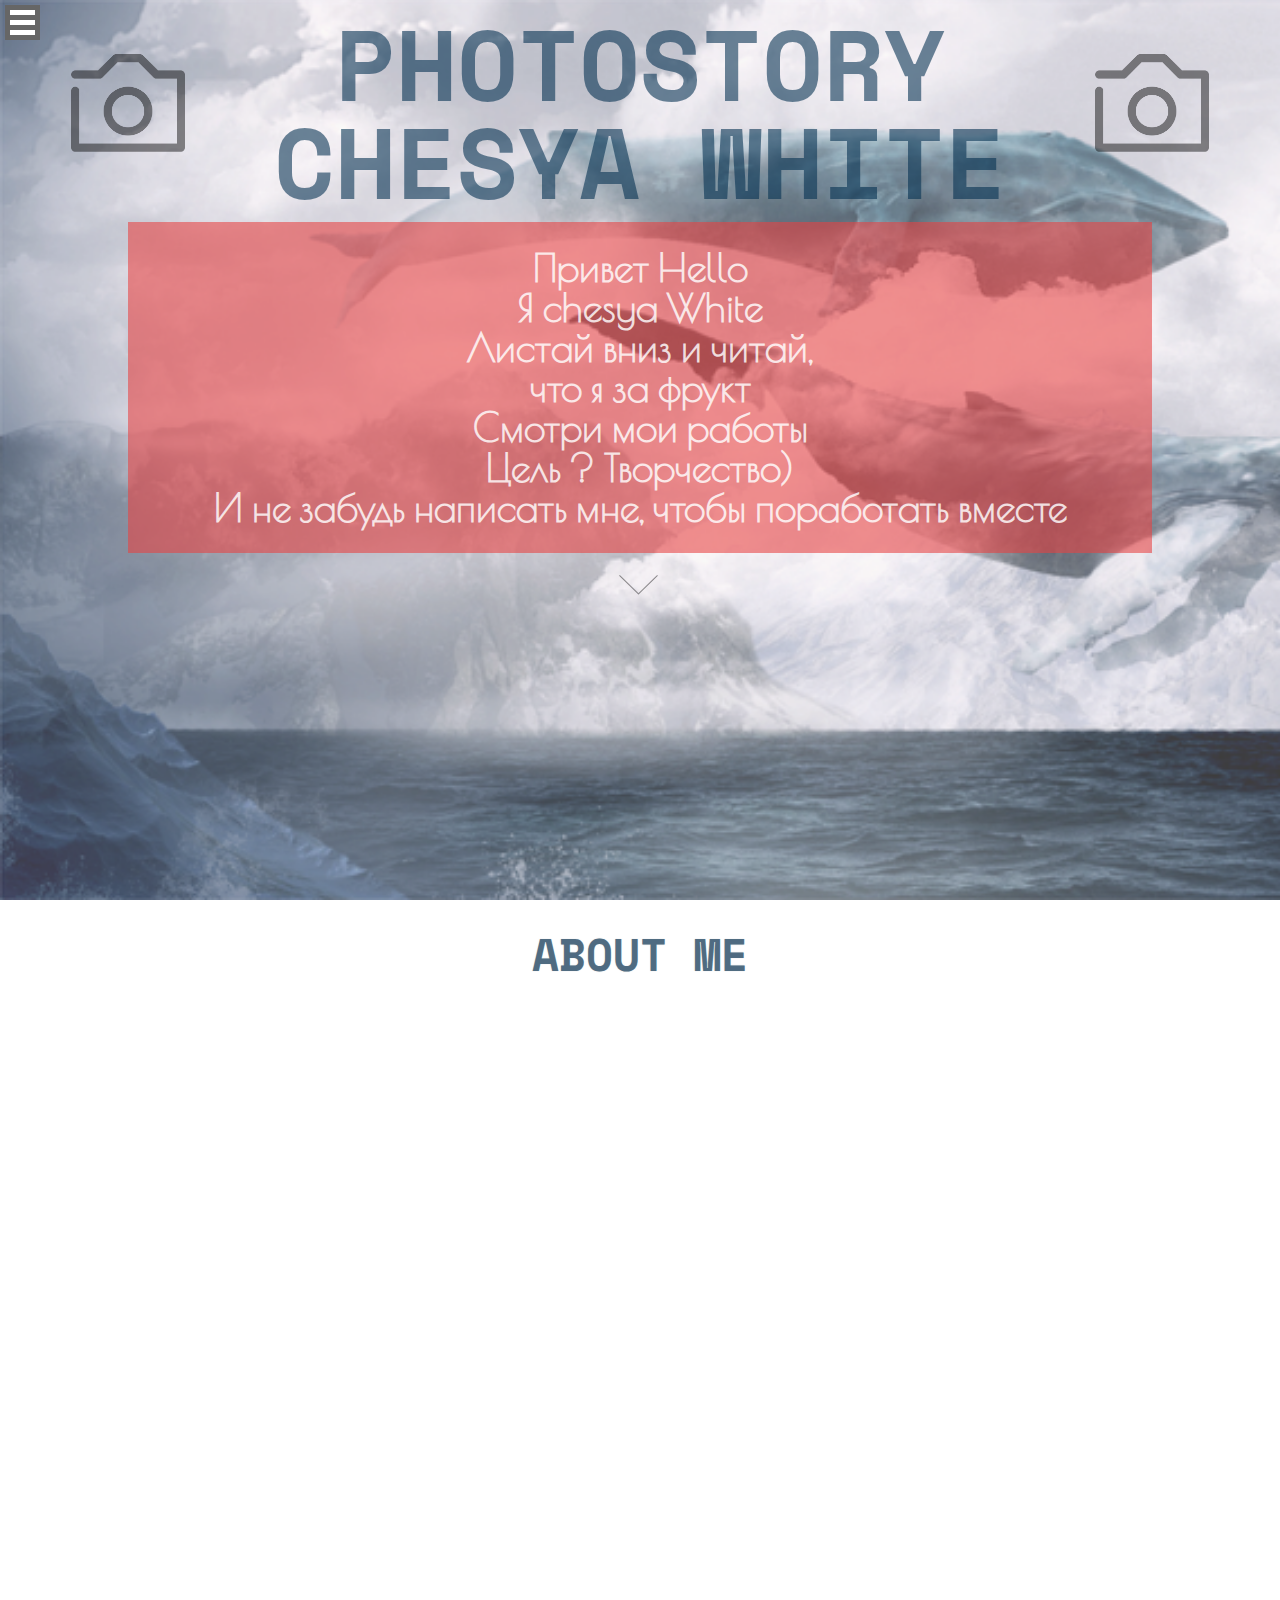
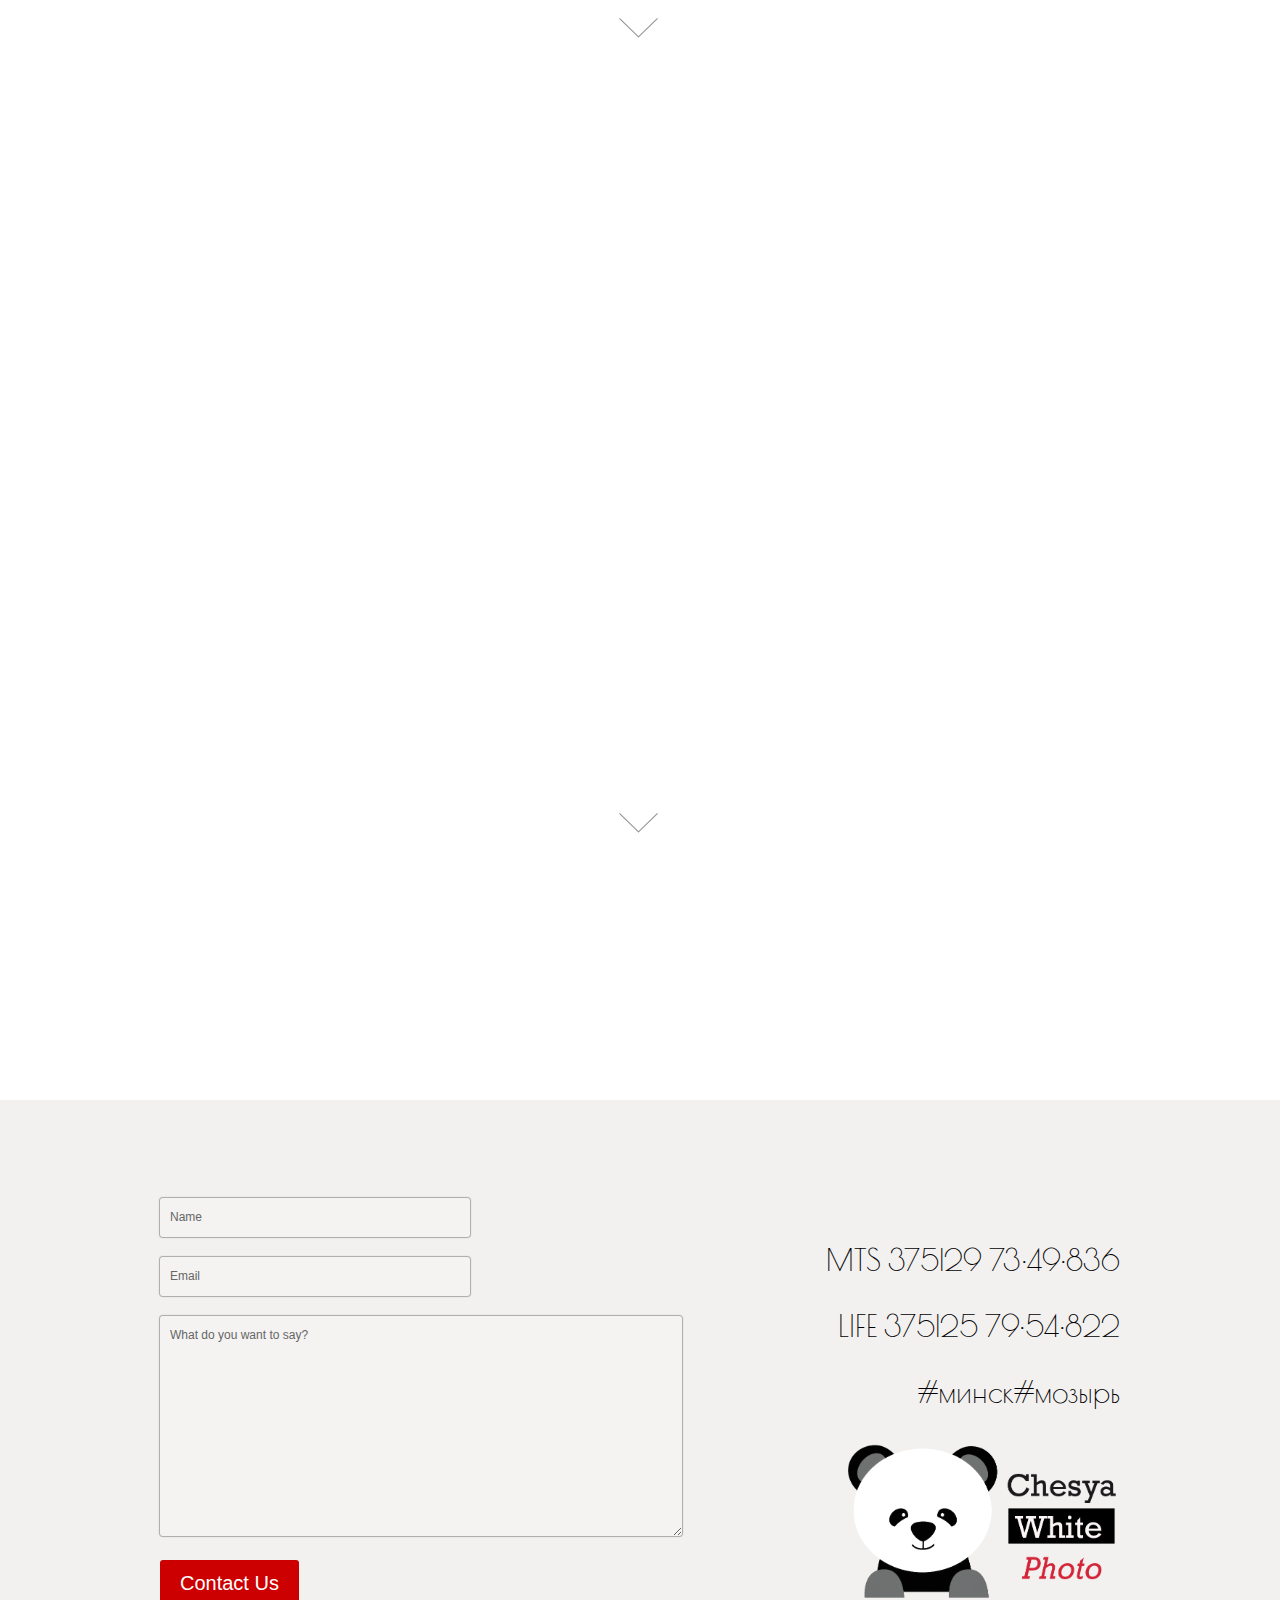
==== index.html @ 9508465d "initial commit" ====
<!DOCTYPE HTML >
<html lang="en">

<head>
  <title>C.W</title>

  <meta charset="utf-8" 	>
  <meta name="viewport" content="width=device-width,initial-scale=1.0">
  <script src="http://ajax.googleapis.com/ajax/libs/jquery/1.7.1/jquery.min.js"></script>
	<script type="text/javascript" src="js/jquery-1.4.2.min.js"></script>
	<script src="js/cufon-yui.js" type="text/javascript"></script>
	<script src="js/Wook_Bold.font.js" type="text/javascript"></script>
	<script src="js/Wook_Regular.font.js" type="text/javascript"></script>
  <link href="https://fonts.googleapis.com/css?family=Poiret+One" rel="stylesheet">
  <link href="https://fonts.googleapis.com/css?family=Space+Mono" rel="stylesheet">
	<link rel="stylesheet" type="text/css" href="styles/reset.css">
	<link rel="stylesheet" type="text/css" href="styles/jquery.fancybox-1.3.1.css" media="screen">
	<link rel="stylesheet" type="text/css" href="styles/base.css">
	<link rel="stylesheet" type="text/css" href="styles/dark.css">
  <link rel="stylesheet" type="text/css" href="styles/scroll.css">
  <link rel="stylesheet" type="text/css" href="styles/animate.css">
  <link rel="stylesheet" type="text/css" href="styles/media.css">
	<link href="images/favicon.ico" rel="shortcut icon" type="image/x-icon" />
  <style>
  .wow:first-child {
    visibility: hidden;
  }
  </style>
</head>

<body>
  <header id="header">

    <div class="camera bounceInDown wow">
      <a class="camerafoto"></a>
    </div>

    <div id="title" class=" wow bounce" >
      <a >PHOTOSTORY</a><br>
      <a  >CHESYA WHITE</a><br>
    </div>

    <div class="camera bounceInUp wow">
      <a class="camerafoto"></a>
    </div>

    <div class="photostory wow rotateInUpRight" >
        <p> Привет Hello <br>
          Я chesya White  <br>
          Листай вниз и читай,<br>
          что я за фрукт<br>
          Смотри мои работы <br>
          Цель ? Творчество)<br>
          И не забудь написать мне, чтобы поработать вместе
        </p>
    </div>

    <div id="scroll">
      <a class="scroll" href="#about" > </a>
    </div>

  </header><!-- #zero -->

  <input type="checkbox" id="hmt" class="hidden-menu-ticker">
    <label class="btn-menu" for="hmt">
      <span class="first"></span>
      <span class="second"></span>
      <span class="third"></span>
    </label>
    <ul class="hidden-menu">
      <li><a href="#header">Home</a></li>
      <li><a href="#about">About Me</a></li>
      <li><a href="#photostory">Photostory</a></li>
      <li><a href="#footer">Contact</a></li>
    </ul>

  <section id="about" >
    <h2 class=" wow bounce"><span>ABOUT ME</span></h2>
    <div class="colreg">
      <div class="col green wow bounceInUp">
        <h3>Сам о себе</h3>
    	   <p>Буду краток. Родом из столицы Поллесья.
            Живу в Минске.уже 22 года в обличии человека.
            Окончил БГУ в Минске.Не женат
        </p>
        </div>

      <div class="col red wow bounceInDown">
          <h3>Творчество</h3>
          <p> Всегда мечтал фотографировать и приобрев
              на третем курсе универа фотик поглатился
              в это дело.Фотографирую как своих друзей так и природу, города.</p>
      </div>

      <div class="col blue wow bounceInUp">
        <h3>Чем занимаюсь</h3>
        <p> После универе работаю в одном исследовательском инстетуте.
            Обажаю фотографировать и обрабатывать фото. Так же играю на гитаре.
            Играю в футбол на любительском уровне.И не забываю веселиться</p>
      </div>



      <div id="scroll">
        <a class="scroll" href="#photostory" > </a>
      </div>
    </div>

	</section><!-- #one -->

  <section id="photostory">

    <h2 class=" wow bounce"><span >PHOTOSTORY</span></h2>

    <div id="main" class="clearfix">

        <div id="id4" ><a class="poli boxphoto wow bounceIn " href="poli.html">Полина</a></div>
    		<div id="id4"><a class="tru boxphoto wow bounceIn" href="tru.html">Настя</a></div>
    		<div id="id4"><a class="yro boxphoto wow bounceIn" href="yro.html">Света</a></div>
    		<div id="id4"><a class="suh boxphoto wow bounceIn" href="suh.html">Макс</a></div>
    		<div id="id4"><a class="bez boxphoto wow bounceIn" href="bz.html">Юля</a></div>
    		<div id="id4"><a class="zaec boxphoto wow bounceIn" href="zaec.html">Зайцевы</a></div>
    		<div id="id4"><a class="dg boxphoto wow bounceIn" href="dg.html">Дегилевичи</a></div>
    		<div id="id4"><a class="zt boxphoto wow bounceIn" href="zt.html">Лиля</a></div>
    		<div id="id4"><a class="md boxphoto wow bounceIn" href="md.html">Миндарева</a></div>
    		<div id="id4"><a class="an boxphoto wow bounceIn" href="an.html">Анна</a></div>
    		<div id="id4"><a class="tr boxphoto wow bounceIn" href="tr.html">Машка</a></div>
    		<div id="id4"><a class="df boxphoto wow bounceIn" href="df.html">Разное</a></div>
    </div><!-- #main-->

    <div id="scroll">
      <a class="scroll" href="#footer" > </a>
    </div>

  </section>
  <!-- #wrapper -->
  <footer id="footer">
    <h2 class="wow bounce">Contacts</h2>
    <div id="main">
      <div  class="mainCol">
    	   <form method="post" action="." id="commentForm">

            <div class="formSection" id="formSectionAuthor">

                <div class="formLabel">
    						        <label for="author">Name</label> <span class="required">*</span>
    					  </div>

                <div class="formInput">
    						        <input type="text" title="Name" class="hint" name="author" id="author">
    					  </div>
    	  		</div>

    	  		<div class="formSection" id="formSectionEmail">

                <div class="formLabel">
      					  <label for="email">Email</label> <span class="required">*</span>
      					</div>

                <div class="formInput">
      						<input type="text" title="Email" class="hint" name="email" id="email">
      					</div>

            </div>

    	  		<div class="formSection" id="formSectionCategory">

              <div class="formLabel">
      				      <label for="email">Category</label> <span class="required">*</span>
            	</div>

            </div>

    	  		<div class="formSection" id="formSectionComment">

      			  <div class="formLabel">
      				  <label for="comment">Comment</label>
      				</div>

              <div class="formTextarea">
      					<textarea title="What do you want to say?" class="hint" name="comment" id="comment" rows="5" cols="5"></textarea>
      				</div>

    	  		</div>

    				<div class="formSubmit">

                <button type="submit" name="submit" id="submit">Contact Us</button>

            </div>

    			</form>
    	</div> <!-- #maincol -->

      <div class=" number">
        <p>  MTS 375|29 73·49·836</p>
        <p> LIFE 375|25 79·54·822</p>
        <p> #минск#мозырь</p>
      </div>

      <div class="copyright">
        <div class="logo"> </div>
      </div>

    </div><!-- .columns --><!-- #main -->
    <div class="columns">
      <div class="and">
          <div class="and1 wow flip " ><a  class=" youtube" href="https://www.youtube.com/channel/UCI8D8wEsz77XAzvFC2stV0A"></a></div>
          <div class="and1 wow flip"><a class="facebook"href="https://www.instagram.com/chesya_white/"></a></div>
          <div class="and1 wow flip" ><a class="email" href="skype:Slava_1.9.9.4?add"></a></div>
          <div class="and1 wow flip "><a class="rss" href="https://vk.com/chesyawhite"></a></div>
          <div class="and1 wow flip"><a class="twitter" href="https://twitter.com/chesyawhite"></a></div>
      </div>
    </div>
  </footer><!-- #footer -->

  <div ID = "toTop" > </div > <!-- #якорь -->

  <script type="text/javascript" src="js/wow.js"></script>
  <script type="text/javascript">
        wow = new WOW(
          {
            animateClass: 'animated',
            offset:       0,
            callback:     function(box) {
              console.log("WOW: animating <" + box.tagName.toLowerCase() + ">")
            }
          }
        );
        wow.init();
  </script>
  <script type="text/javascript"> Cufon.now(); document.body.className = ''; </script>
  <script type="text/javascript" src="js/jquery.livequery.js"></script>
  <script type="text/javascript" src="js/jquery-css-transform.js"></script>
  <script type="text/javascript" src="js/jquery-animate-css-rotate-scale.js"></script>
  <script type="text/javascript" src="js/jquery.fancybox-1.3.1.pack.js"></script>
  <script type="text/javascript" src="js/jquery.mousewheel-3.0.2.pack.js"></script>
  <script type="text/javascript" src="js/jquery.nivo.slider.pack.js"></script>
  <script type="text/javascript" src="js/jquery.quicksand.min.js"></script>
  <script type="text/javascript" src="js/jquery.easing.1.3.js"></script>
  <script type="text/javascript" src="js/base.js"></script>
</body>

</html>
---- styles/base.css ----
/* BODY ---------------------------------------------------------*/

	body {
		overflow-y: scroll;
		overflow-x: hidden;
		font:16px/19px 'Poiret One', cursive;

	}
	#id4{
		float:left;
		display: block;
		width: 23%;
		margin: 1%;
		TEXT-ALIGN: -webkit-center;
	}
	.boxphoto{
		display: block;
		width: 100%;
		box-shadow:  0px 0px 10px 2px rgba(0,0,0,0.3);
		text-align: center;
		line-height: 145px;
		font-size:  22px;
		opacity: 0.8;
	}
	.yro {
		background : url(../images/temp/yro/yro7m.jpg);
		background-size:cover;
	}

	.poli {
		background : url(../images/temp/belo/belo7m.jpg);
		background-size:cover;
	}
	.tru {
		background : url(../images/temp/tru/tru5m.jpg);
		background-size:cover;
	}
	.bez {
		background : url(../images/temp/bez/bez6m.jpg);
		background-size:cover;
	}
	.suh {
		background : url(../images/temp/suh/suh1m.jpg);
		background-size:cover;
	}
	.zaec {
		background : url(../images/temp/zaec/zaec6m.jpg);
		background-size:cover;
	}
	.dg {
		background : url(../images/temp/dg/dg6m.jpg);
		background-size:cover;
	}
	.zt {
		background : url(../images/temp/zt/zt2m.jpg);
		background-size:cover;
	}
	.md {
		background : url(../images/temp/md/md3m.jpg);
		background-size:cover;
	}
	.an {
		background : url(../images/temp/an/an5m.jpg);
		background-size:cover;
	}
	.df {
		background : url(../images/temp/df/df14m.jpg);
		background-size:cover;
	}
	.tr {
		background : url(../images/temp/tr/tr4m.jpg);
		background-size:cover;
	}
	 .logo{
     width: 275px;
     height: 157px;
     background: url(../images/logo.png);
     opacity: 1.0;
     background-size: cover;
	 }
	 .camera{
		 float: left;
		 width: 20%;
		 opacity: 0.9;
		 padding-top: 3%;
	 }
	 .camerafoto{
		 opacity: 0.5;
		 display: block;
		 width: 130px;
		 margin: auto;
		 height: 120px;
		 background: url(../images/camera.png);
		 background-size: cover;
	 }
	 .number{
		 font-size: 30px;
     line-height: 66px;
     float: left;
		 width: 45%;
		 text-align: -webkit-right;
     margin-top: 3%;
	 }
	 .copyright{
			width: 45%;
			text-align: -webkit-right;
	 		margin: 2% 0% 0% 0%;
	 		float: left;
	 }
	 .photostory{
			float: left;
		 	background: rgba(232, 66, 66, 0.59);
     	color: rgba(255, 255, 255, 0.81);
 	 	 	padding: 2% 0% 2% 0%;
 	 	 	font-weight: bold;
 	 		font-size: 39px;
 			width: 80%;
 			margin: 0% 10% 0% 10%;
 			text-align: center;
 			line-height: 40px;
	 }
	 .hidden-menu {
		  display: block;
		  position: fixed;
		  list-style:none;
		  padding: 10px;
		  margin: 0;
		  box-sizing: border-box;
		  width: 200px;
		  background-color: rgba(219, 216, 213, 0.37);;
		  height: 100%;
		  top: 0;
		  left: -200px;
		  transition: left .2s;
		  z-index: 2;
		  -webkit-transform: translateZ(0);
		  -webkit-backface-visibility: hidden;
	}
	.hidden-menu li{
		margin-bottom: 10px;
		padding: 5px;
	}
	.hidden-menu-ticker {
			display: none;
	}
	.btn-menu {
			color: #fff;
			background-color: #666;
			padding: 5px;
			position: fixed;
			top: 5px;
			left: 5px;
			cursor: pointer;
			transition: left .23s;
			z-index: 3;
			width: 25px;
			-webkit-transform: translateZ(0);
			-webkit-backface-visibility: hidden;
	}
	.btn-menu span {
			display: block;
			height: 5px;
			background-color: #fff;
			margin: 5px 0 0;
			transition: all 0.05s linear .23s;
			position: relative;
	}
	.btn-menu span.first {
			margin-top: 0;
	}
	.hidden-menu-ticker:checked ~ .btn-menu {
  		left: 160px;
	}
	.hidden-menu-ticker:checked ~ .hidden-menu {
  		left: 0;
	}
	.hidden-menu-ticker:checked ~ .btn-menu span.first {
  		-webkit-transform: rotate(45deg);
  		top: 10px;
	}
	.hidden-menu-ticker:checked ~ .btn-menu span.second {
  		opacity: 0;
	}
	.hidden-menu-ticker:checked ~ .btn-menu span.third {
  		-webkit-transform: rotate(-45deg);
  		top: -10px;
	}

	/* плавающее меню*/
	#scroll{
		clear: both;
		margin: auto;
		width: 70px;
		height: 65px;
	}
	.scroll{
		display: block;
		width: 70px;
		height: 65px;
		background: url(../images/scroll.png);
		background-size: contain;
		cursor:pointer;
		opacity: 0.4;
	}
	.scroll{
 		-moz-transition: all 400ms ease-out;
 		-o-transition: all 400ms ease-out;
 		-webkit-transition: all 400ms ease-out;
 	}
	.scroll:hover{
		opacity: 1.0;
		transform: scale(1.5) ;
		transition-timing-function: ease-in;
		transition-duration: 0.4s;
	}
	#toTop {
		width:42px;
		height: 49PX;
		background: url(../images/sprite.png) -41px 94px ;
		transform: rotate(30deg);
		position:fixed;
		bottom:8%; /* отступ кнопки от нижнего края страницы*/
		right:2%;
		cursor:pointer;
		display:none;
		opacity: 0.8;
	}
	#toTop:hover{
		opacity: 1.0;
	}
	#id4 a:hover ,
	#id4 a:focus {
		font-size: 38px;
		opacity: 1.0;
		transition:   280ms ease-in;
		transform: scale(1.1);
	}
	#id4 a{
		-moz-transition: all 280ms ease-out;
		-o-transition: all 280ms ease-out;
		-webkit-transition: all 280ms ease-out
	}

/* GRID ---------------------------------------------------------*/
	#about{
		height: 100vh;
		min-height: 650px;
		width:100% ;
		background: url(../images/temp/image.png) 100% 100% ;
		background-attachment: fixed;
    background-size: cover;
	}
	footer {
		background: rgba(219, 216, 213, 0.37) url(../images/temp/footer.png) 80% 80%;
		background-size: cover;
		background-attachment: fixed;
		height: 100vh;
		min-height: 650px;
		width: 100%;
	}
	#photostory {
		background: url(../images/temp/image.png) 100% 100% ;
		background-attachment: fixed;
		background-size: cover;
		width: 100%;
		height: 100vh;
		min-height: 650px;
	}

	#main {
		position: relative;
	  width: 75%;
	  margin: auto;
		padding-top: 2%;
	}

	.columns {
		width: 75%;
    margin: auto;
    overflow: hidden;
	}
	#about .colreg{
		width: 80%;
		margin: 0 auto;
	}
	#about .col {
		width: 27%;
		float: left;
		height: 60vh;
		min-height: 400px;
		background: rgba(253, 251, 253, 0.25);
		border: 1px solid rgba(123, 123, 125, 0.26);
		box-shadow: -8px 8px 0px rgba(50, 53, 66, 0.10);
		padding: 2%;
		margin: 2% 1%;
		color: black;
		line-height: 27px;
		font-size: 30px;
		overflow-x: hidden;
    overflow-y: auto;
		text-align: center;
	}

	#about .col h3{
		font-size: 34px;
		font-weight: bold;
		line-height: 27px;
	}
	#about .red{
			background: rgba(234, 239, 47, 0.65);
	}
	#about .blue{
			background:rgba(73, 243, 245, 0.64);
	}

	#about .green{
		background:rgba(230, 62, 249, 0.58);
	}
	header {
		width: 100%;
		height: 100vh;
		min-height: 650px;
		background: url(../images/temp/kit22.png) rgba(219, 216, 213, 0.37);
		background-size: cover;
		background-attachment: fixed;
	}

	}
	.photostory{

		width: 80%;
		padding: 2%;
		margin: auto;
	}
	.columns  .and {
		float: left;
		width: 100%;
	}
	.columns  .and1{
		width: 10%;
		float: left;
		margin: 0% 5% 0% 5%;
	}
	.mainCol {
		float: left;
		width: 55%;
	}

	h1, h2, h3, h4, form, table, ul, ol, p, dl, blockquote, hr {
		margin-bottom: 0px;
	}

	abbr, acronym {
		text-transform: uppercase;
	}

	code {
		padding: 5px;
		font: 13px/18px "Courier New", Courier, monospace;
	}

	blockquote, quote {
		font-family: Georgia;
		font-size: 18px;
		font-style: italic;
		font-weight: 100;
		line-height: 24px;
		padding-left: 100px;
		padding-right: 100px;
	}
/* LISTS ---------------------------------------------------------*/
	.and .and1 a{
		background: url(../images/icons.png) 0 0 no-repeat;
		width: 90px;
		height: 92px;
		display: inline-block;
		transition: 300ms;
	}
	.and .and1 a:focus,a:hover{
		transition: 300ms;
	}
	.and .and1 .facebook:hover,
	.and .and1 li .facebool:focus{
		background-position: -38px -274px;
	}

	.and .and1 .twitter:hover,
	.and .and1 .twitter:focus{
		background-position: -159px -393px;
	}

	.and .and1  .rss:hover ,
	.and .and1 .rss:focus{
		background-position: -159px -152px;
	}


	.and .and1  .email:hover,
	.and .and1  .email:focus {
		background-position: -38px -35px;
	}

	.and .and1  .youtube:hover,
	.and .and1  .youtube:focus {
		background-position: -38px -512px;
	}


	dl {
		overflow: hidden;
	}

/* HEADINGS ---------------------------------------------------------*/

	h1, h2, h3 {

	}

	h1 {
		font-size: 38px;
		line-height: 40px;
	}
	h2 {
		font-size: 34px;
		line-height: 34px;
	}
	h3 {
		font-size: 18px;
		line-height: 18px;
		text-align: center;
		padding: 4px 0px 0px 0px;
	}
	h4 {
		font-size: 12px;
		line-height: 12px;
	}

	#title {
		float: left;
    width: 60%;
    text-align: center;
    font-size: 38px;
    line-height: 74px;
    margin: 2% 0 0 0;
	}

	#title a {
		text-decoration: none;
		font-weight: bold;
		font-size: 40px;
	}

	#title a:hover{
		transform: scale(1.5);
	}
/* GALLERY ---------------------------------------------------------*/
	a.gallery {
		position: relative;
		display: block;
		width: 212px;
		height: 140px;
		box-shadow:  0px 0px 10px 2px rgba(0,0,0,0.3);
		margin: 10px;
		opacity: 0.8;

	}

/* FORMS ---------------------------------------------------------*/

	form input[type=text],
	form textarea {
		padding: 10px;
		font: 12px/19px "Lucida Grande", Arial;
		-moz-border-radius: 3px;
		-webkit-border-radius: 3px;
		border-radius: 3px;
	}

	form input[type=text] {
		width: 55%;
	}

	form textarea {
		width: 95%;
		height: 200px;
	}

	form div {
		margin-bottom: 20px;
	}

	form .formLabel {
		display: none;
	}

	form button {
		font-size: 20px;
		border: none;
		-moz-border-radius: 3px;
		-webkit-border-radius: 3px;
		border-radius: 3px;
		padding: 12px 20px 13px 20px;
		cursor: pointer;
	}


	@-moz-document url-prefix(){

		form.searchBox button {
			top: 6px;
		}
---- styles/dark.css ----
/* BODY ---------------------------------------------------------*/

	body {


	}

	hr {
		border: none;
		border-bottom: 1px solid #5C6065;
	}

	abbr, acronym {
		border-bottom: 1px dotted #666666;
	}

	ins, dfn {
		border-bottom: 1px solid #666666;
	}

	code {
		border: 1px dotted #CCC;
		background: #EFEFEF;
	}

	blockquote, quote {
		background: url(../images/quote_dark_bg.png) 40px 5px no-repeat;
		min-height: 45px;
		color: #666b71;
	}

	#main a {
		border-bottom: 0px solid #999da1;
	}

	a:link,
	a:visited,
	a:hover,
	a:focus,
	a:active {
		font-size: 26px;
		color: #565656 ;
		text-decoration: none;
	}

	a:hover,
	a:focus {
		color:rgb(0, 0, 0);
	}
	#id4 a{

		color: rgba(0,0,0,0);
	}
	#id4 a:hover{
		color: white;
	}

	.and .and1  .youtube {
		background-position: -159px -512px;
	}
	.and .and1  .facebook {
		background-position: -159px -274px;
	}

	.and .and1  .twitter {
		background-position: -38px -393px;
	}

	.and .and1  .rss {
		background-position: -38px -152px;
	}

	.and .and1  .email {
		background-position: -159px -35px;
	}


	h1, h2, h3, h4 {
		font-weight:normal;
	}

	h2 {
		/*background: url(../images/h2_dark_bg.png) 0 100% repeat-x;*/
		text-align: center;
		padding-top: 3%;
		font-weight: bold;
		font-family: 'Space Mono', monospace;
		font-size: 44px;
		color: rgba(64, 95, 119, 0.88);
		text-shadow: 0px 0px 1px rgba(151, 159, 165, 0.61);
	}
	footer h2{
		font-size: 71px;
		text-align: right;
		margin-right: 12%;
		font-weight: bold;
		color: rgba(37, 97, 142, 0.68);
		text-shadow: 5px 5px 1px rgba(146, 152, 156, 0.32)
	}

	#title a {
		color: rgba(1, 47, 80, 0.58);
    font-family: 'Space Mono', monospace;
    font-weight: bold;
    font-size: 100px;
	}


	#main a.gallery {
		border-bottom: none;
	}


	form input[type=text],
	form textarea {
		border: 0px solid rgba(255, 255, 255, 0.17);
box-shadow: 0px 0px 1px 1px rgba(0,0,0,0.3);
color: #666666;
background-color: rgba(255, 255, 255, 0.17);
	}

	form button {
		background: #CC0000;
		color: #FFF;
	}

	form button:hover,
	form button:focus {
		background: #000;
	}
---- styles/scroll.css ----
::-webkit-scrollbar {
    width: 12px;
}

::-webkit-scrollbar-thumb {
    background: rgba(0,0,0,0.18);
    border-top: 1px solid rgba(0,0,0,0.22);
    border-bottom : 1px solid rgba(0,0,0,0.22);
}
::-webkit-scrollbar-thumb:hover{
  background: rgba(0,0,0,0.30);
  border: none;
}
::-webkit-scrollbar-track {
    background-color:  rgba(0,0,0,0.15);
}
---- styles/media.css ----
@media only screen
and (min-width:220px)
and (max-width:745px)
{
  body{
    font-family: 'Space Mono', monospace;
    letter-spacing: -1px;
    text-transform: uppercase;
  }
  #toTop{
    bottom :1%;
  }
  #header{
    width: 100%;
    height: auto;
    min-height: auto;
    background: url(../images/temp/kit22.png) 68% 0% rgba(219, 216, 213, 0.37);
    background-size: cover;
    background-attachment: scroll;

  }
  .camera{
    display: none;
  }
  #title {
    width: 70%;
    height: auto;
    min-height: auto;
    margin-left: 15%;
    margin-right: 15%;
    margin-top: 20px;
    font-size: 16px;
    line-height: 30px;
  }
  #title a{
    animation-name: bounce;
    font-size: 2em;
    line-height: 1em;
  }

  .photostory{
    width: 90%;
    height: auto;
    min-height: auto;
    margin-left: 5%;
    margin-right: 10%;
    margin-top: 10px;
    font-size: 24px;
    line-height: 35px;
    animation-name: none;
  }
   header #scroll{
    clear: both;
    margin: auto;
    width: 50px;
    height: 45px;
  }
  header .scroll{
    display: none;
  }
  #about{
    min-height: auto;
    height: auto;
    background: rgba(195, 189, 186, 0.13);

  }
  #about .colreg{
    width: 100%;

  }
  #about .col{
    margin-left: 8%;
    margin-right: 10%;
        margin-top: 17px;
    width: 80%;
    min-height: auto;
    height: auto;
    font-size: 16px;
        animation-name: bounceInUp;
  }
  #about .col h3{
    font-size: 1em;
  }
  #about h2{
    font-size: 25px;
  }
  #about #scroll .scroll{
    display: none;
  }

  #photostory{
    min-height: auto;
    height: auto;
    background: rgba(230, 224, 222, 0.14);
  }
  #photostory #main{
    width:95%;
  }
  #photostory h2{
    font-size: 25px;
  }
  #photostory #id4{
    width: 80%;
    margin-left: 10%;
    margin-top: 15px;
    height: auto;
  }
  #id4 a{
    color: rgba(255, 255, 255, 0.82);
        opacity: 1.0;
        font-size: 33px;
        font-weight: bold;
        text-shadow: -2px 2px 2px #101010;
  }
  #id4 a:hover {
    font-size: 26px;
    transition:   280ms ease-in;
    transform: scale(1);
  }
  #id4 a:active{
    opacity: 0.8;
    transition:   280ms ease-in;
    transform: scale(0.7);
  }
  #id4 .boxphoto{
    width: 100%;
    line-height: 140px;
  }
  #photostory #scroll .scroll{
    display: none;
  }
  #footer{
    clear: both;
    height: auto;
    min-height: 550px;
    background-attachment: scroll;
  }
  footer h2{
    font-size: 25px;
    text-align: center;
    width: 100%;
    text-shadow:none;
  }
  footer .mainCol{
    display:none;
  }
    footer .number{
      width: 95%;
      font-size: 23px;
      line-height: 47px;
      font-weight: bold;
      color: rgb(2, 98, 138);
      z-index: 99;
      text-align: center;
      background: rgba(165, 202, 163, 0.08);
      border: 1px solid rgba(99, 97, 97, 0.22);
    }
      footer .copyright{
        width: 80%;
        margin-bottom: 20px;
        margin-top: 54px;
      }
      footer .copyright .logo{
        width: 188px;
        height: 107px;
        background: url(../images/logo.png);
        opacity: 1.0;
        background-size: cover;
      }
      footer .columns{
        width: 40%;
        height: auto;
        margin: auto;
        float: left;
        padding-top: 20px;
      }
      footer #main{
        width: 60%;
        height: auto;
        float: right;
        margin: 20px 0 0 0 ;
      }
      .columns .and {
        width: 60%;
        margin: 0 20% 0 20%;
      }
      .columns .and1{
        animation-name: flipInY;
        float: none;
        width: 100%;
        margin: 0;
      }
      .columns .and1 a{
        height: 3em;
        width: 3em;
        margin-top: 10px;
      }
      .columns .and1 a:focus{
          transform: scale(0.9);
          transition: all 1s;
      }
      .columns .and1 .youtube,.columns .and1 .youtube:hover{
        background: url(../images/icons/youtube1.png);
        background-size:cover;
      }
      .columns .and1 .facebook,.columns .and1 .facebook:hover{
        background: url(../images/icons/instagram.png);
        background-size:cover;
      }
      .columns .and1 .email,.columns .and1 .email:hover{
        background: url(../images/icons/skype.png);
        background-size:cover;
      }
      .columns .and1 .rss,.columns .and1 .rss:hover{
        background: url(../images/icons/vk.png);
        background-size:cover;
      }
      .columns .and1 .twitter,.columns .and1 .twitter:hover{
        background: url(../images/icons/twitter.png);
        background-size:cover;
      }
}
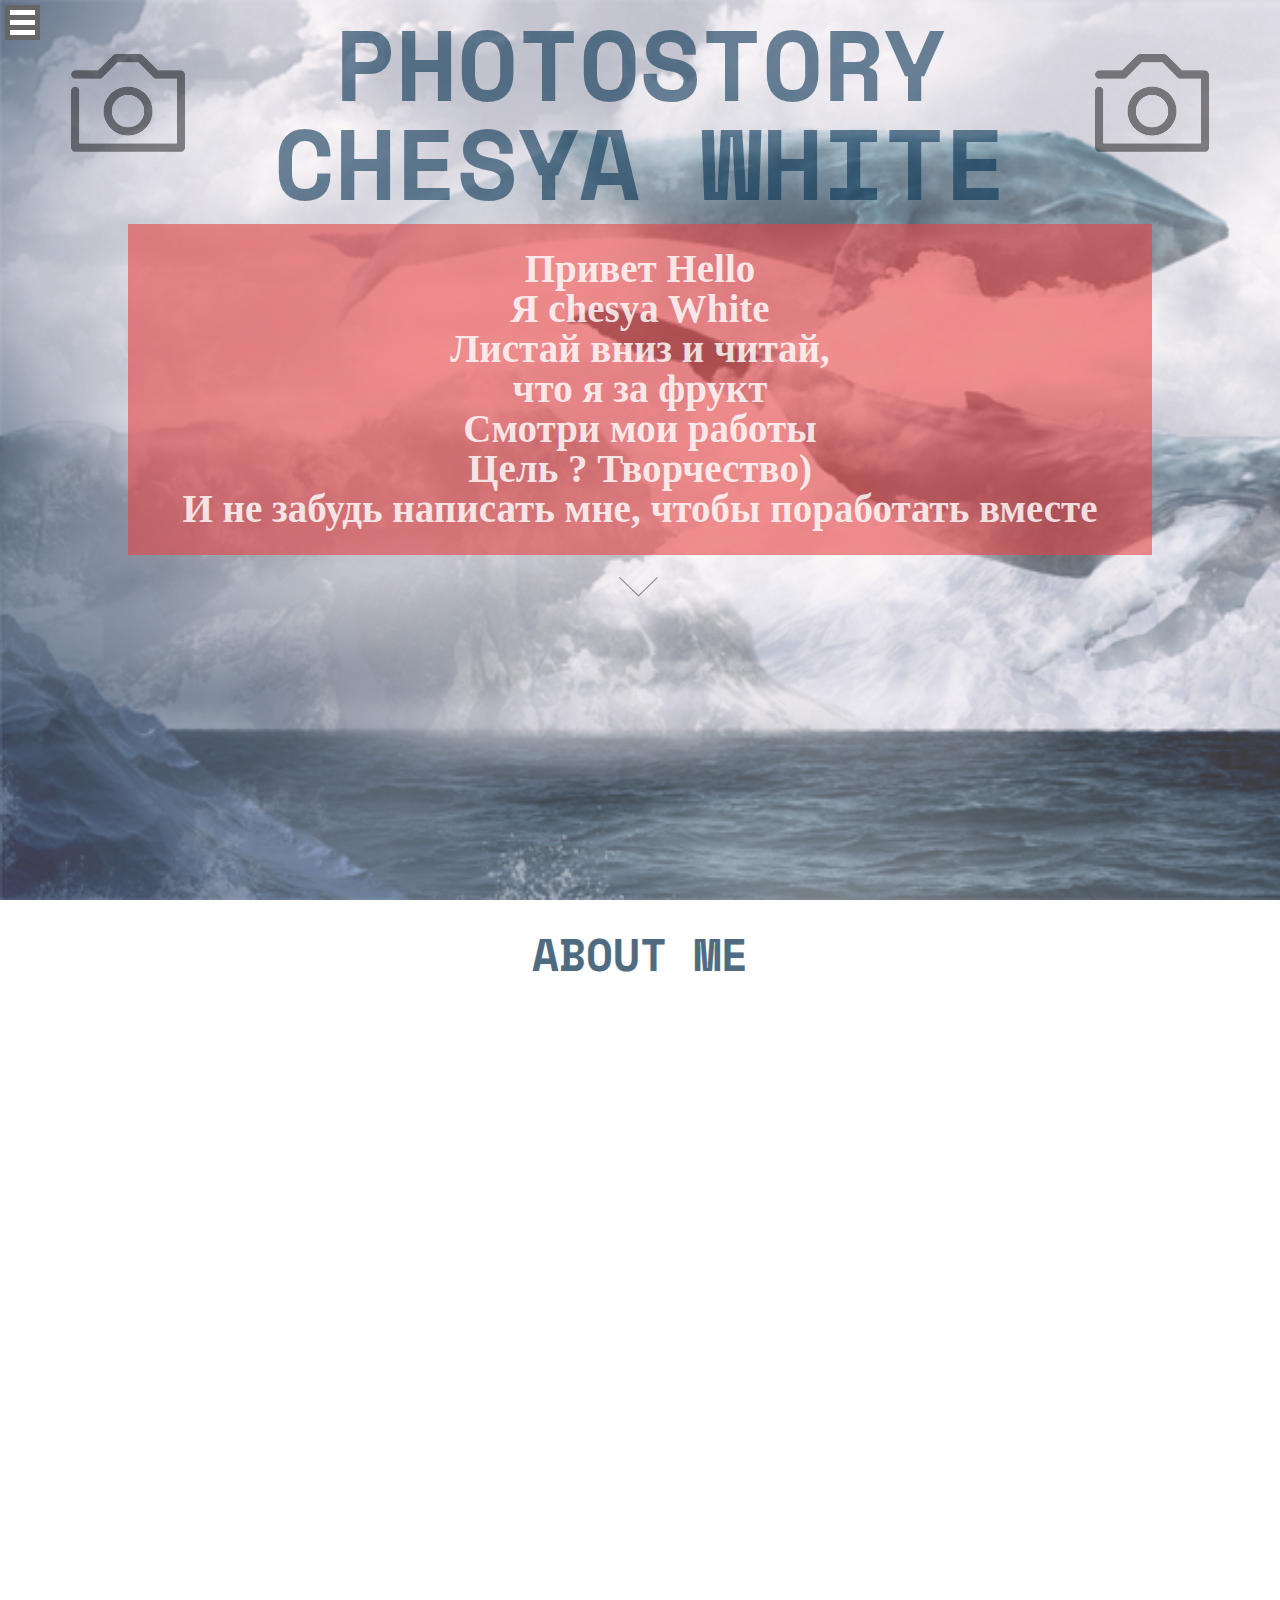
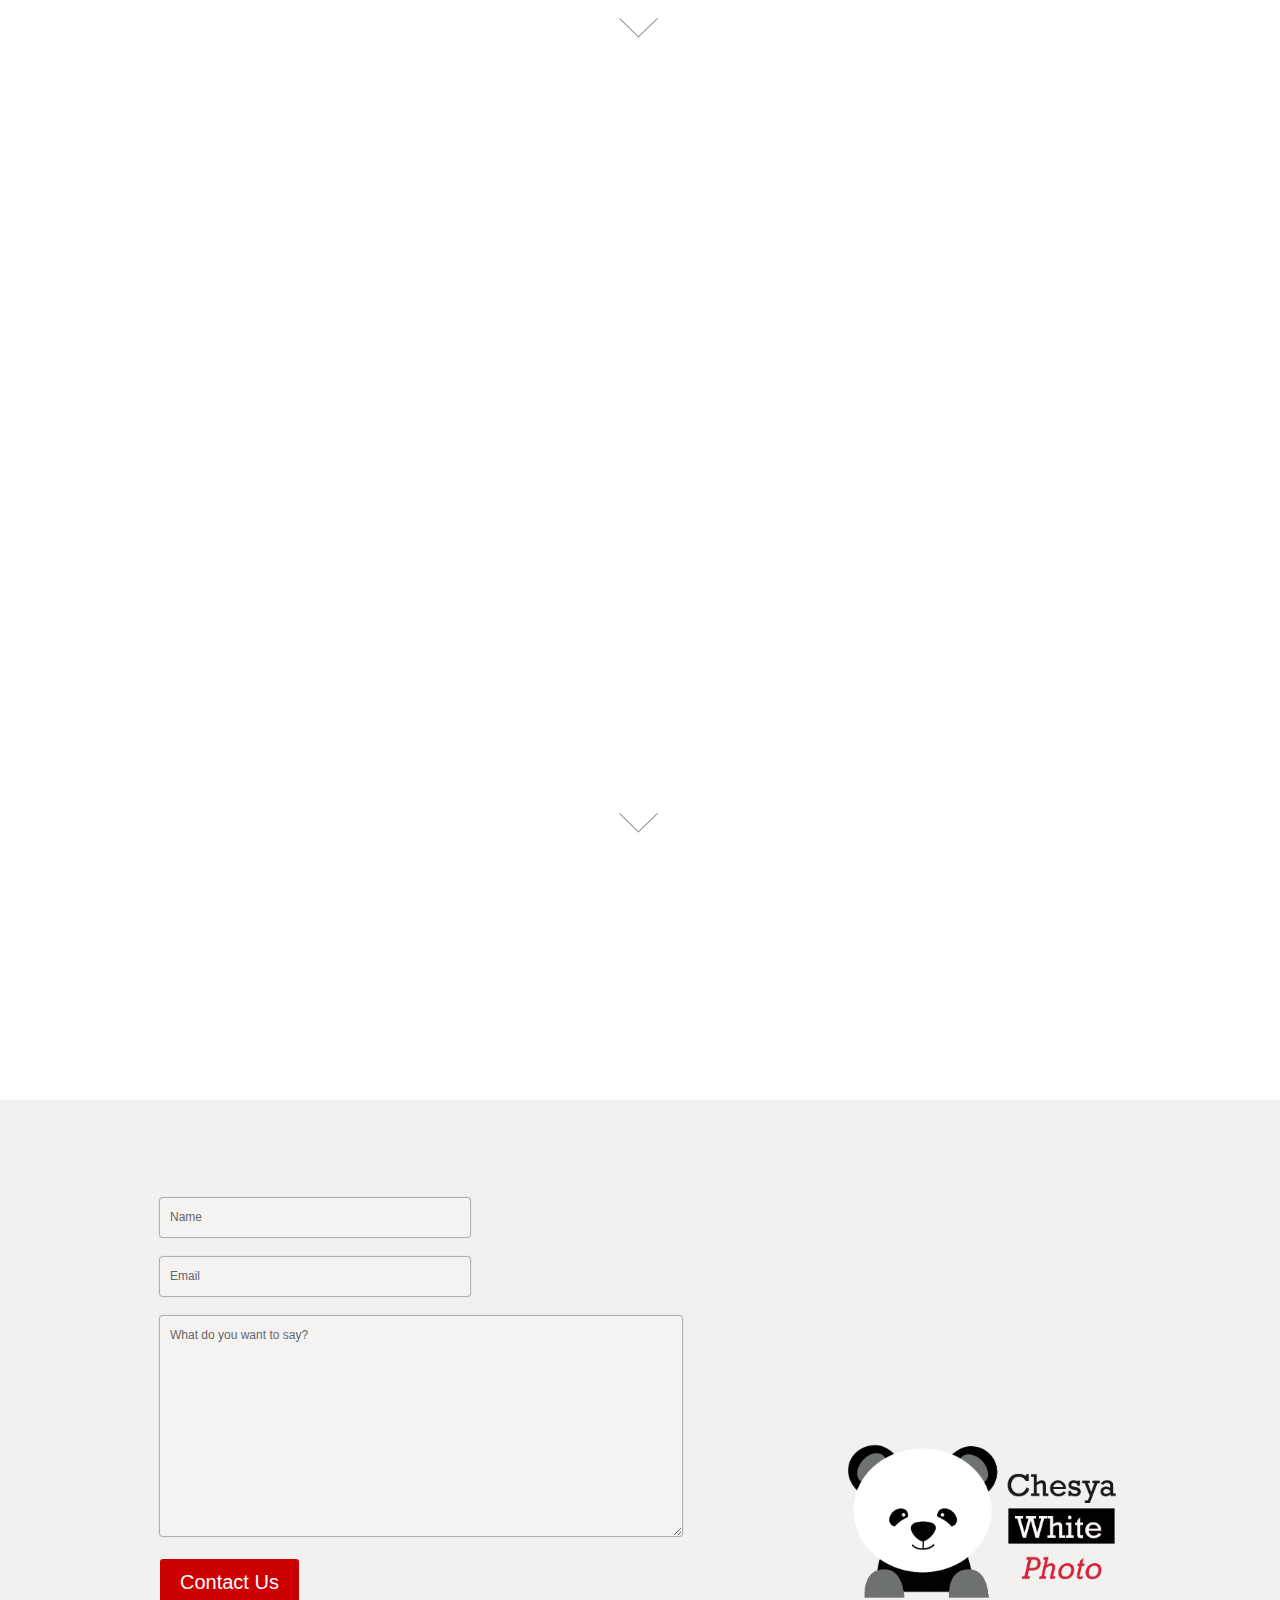
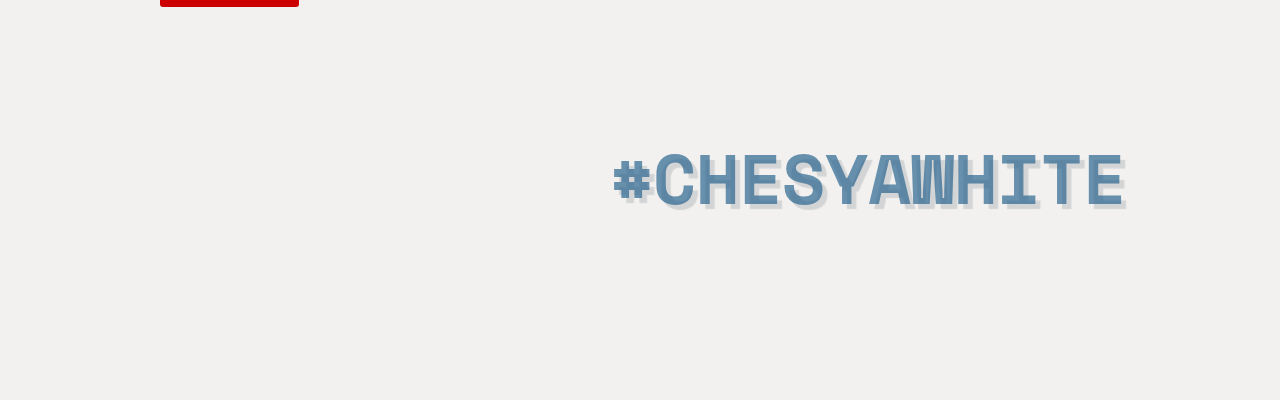
==== commit a64b9552: "initial commit" ====
--- a/index.html
+++ b/index.html
@@ -192,7 +192,7 @@
     			</form>
     	</div> <!-- #maincol -->
 
-      <div class=" number">
+      <div class=" wow bounceIn number">
         <p>  MTS 375|29 73·49·836</p>
         <p> LIFE 375|25 79·54·822</p>
         <p> #минск#мозырь</p>
@@ -212,6 +212,7 @@
           <div class="and1 wow flip"><a class="twitter" href="https://twitter.com/chesyawhite"></a></div>
       </div>
     </div>
+    <div class="dno"><h2>#CHESYAWHITE</h2></div>
   </footer><!-- #footer -->
 
   <div ID = "toTop" > </div > <!-- #якорь -->
--- a/styles/base.css
+++ b/styles/base.css
@@ -3,8 +3,6 @@
 	body {
 		overflow-y: scroll;
 		overflow-x: hidden;
-		font:16px/19px 'Poiret One', cursive;
-
 	}
 	#id4{
 		float:left;
@@ -100,6 +98,7 @@
 		 width: 45%;
 		 text-align: -webkit-right;
      margin-top: 3%;
+		 animation-name:none; 
 	 }
 	 .copyright{
 			width: 45%;
--- a/styles/media.css
+++ b/styles/media.css
@@ -134,7 +134,7 @@
   #footer{
     clear: both;
     height: auto;
-    min-height: 550px;
+    min-height: auto;
     background-attachment: scroll;
   }
   footer h2{
@@ -148,14 +148,16 @@
   }
     footer .number{
       width: 95%;
-      font-size: 23px;
+      font-size: 24px;
       line-height: 47px;
       font-weight: bold;
-      color: rgb(2, 98, 138);
+      color: rgb(102, 94, 103);
       z-index: 99;
       text-align: center;
-      background: rgba(165, 202, 163, 0.08);
-      border: 1px solid rgba(99, 97, 97, 0.22);
+      background: rgba(205, 210, 224, 0.15);
+      border: 1px solid rgba(99, 97, 97, 0.49);
+      box-shadow: -8px 8px 0px rgba(112, 116, 128, 0.15);
+      animation-name: flipInX;
     }
       footer .copyright{
         width: 80%;
@@ -193,9 +195,9 @@
         margin: 0;
       }
       .columns .and1 a{
-        height: 3em;
-        width: 3em;
-        margin-top: 10px;
+        height: 2em;
+            width: 2em;
+            margin-top: 27px;
       }
       .columns .and1 a:focus{
           transform: scale(0.9);
@@ -221,4 +223,13 @@
         background: url(../images/icons/twitter.png);
         background-size:cover;
       }
+      footer .dno{
+        width: 100%;
+        clear: both;
+        text-align: center;
+        padding-bottom:20px; 
+      }
+      footer .dno h2{
+        color: white;
+      }
 }
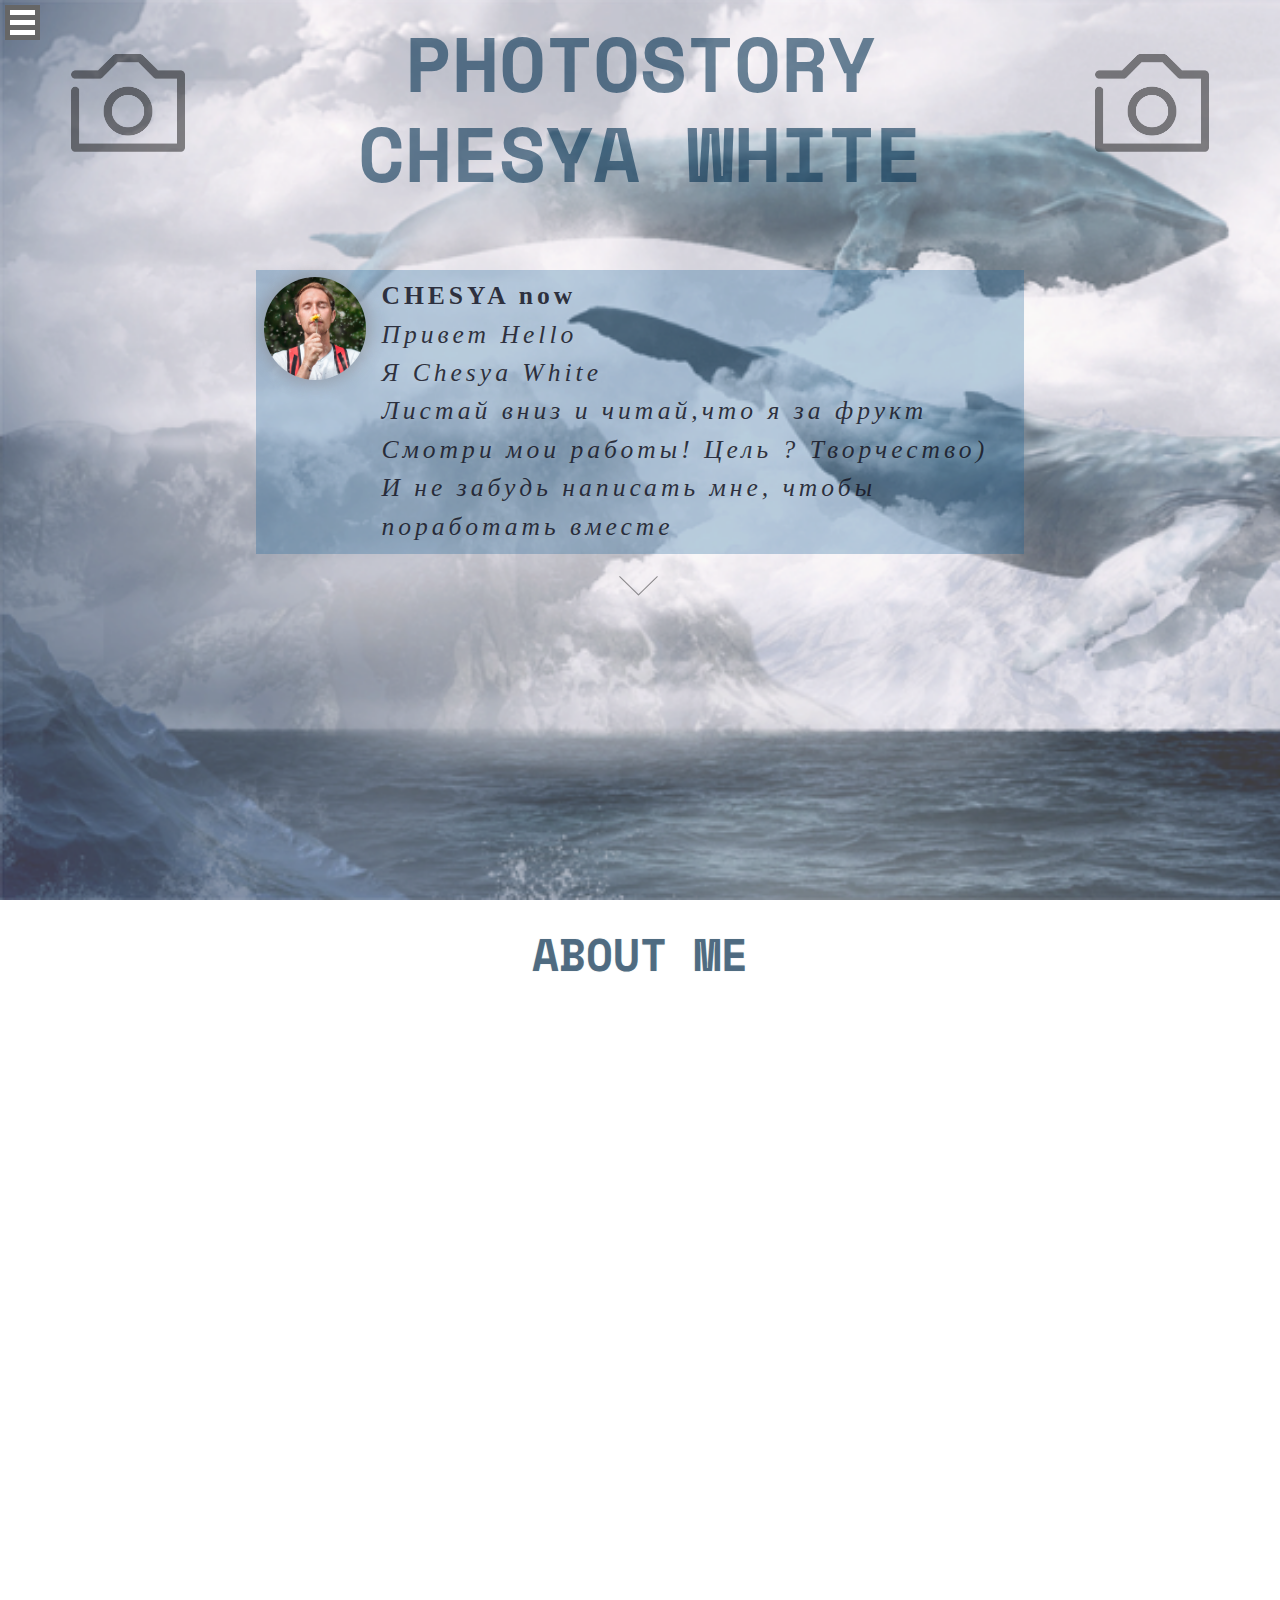
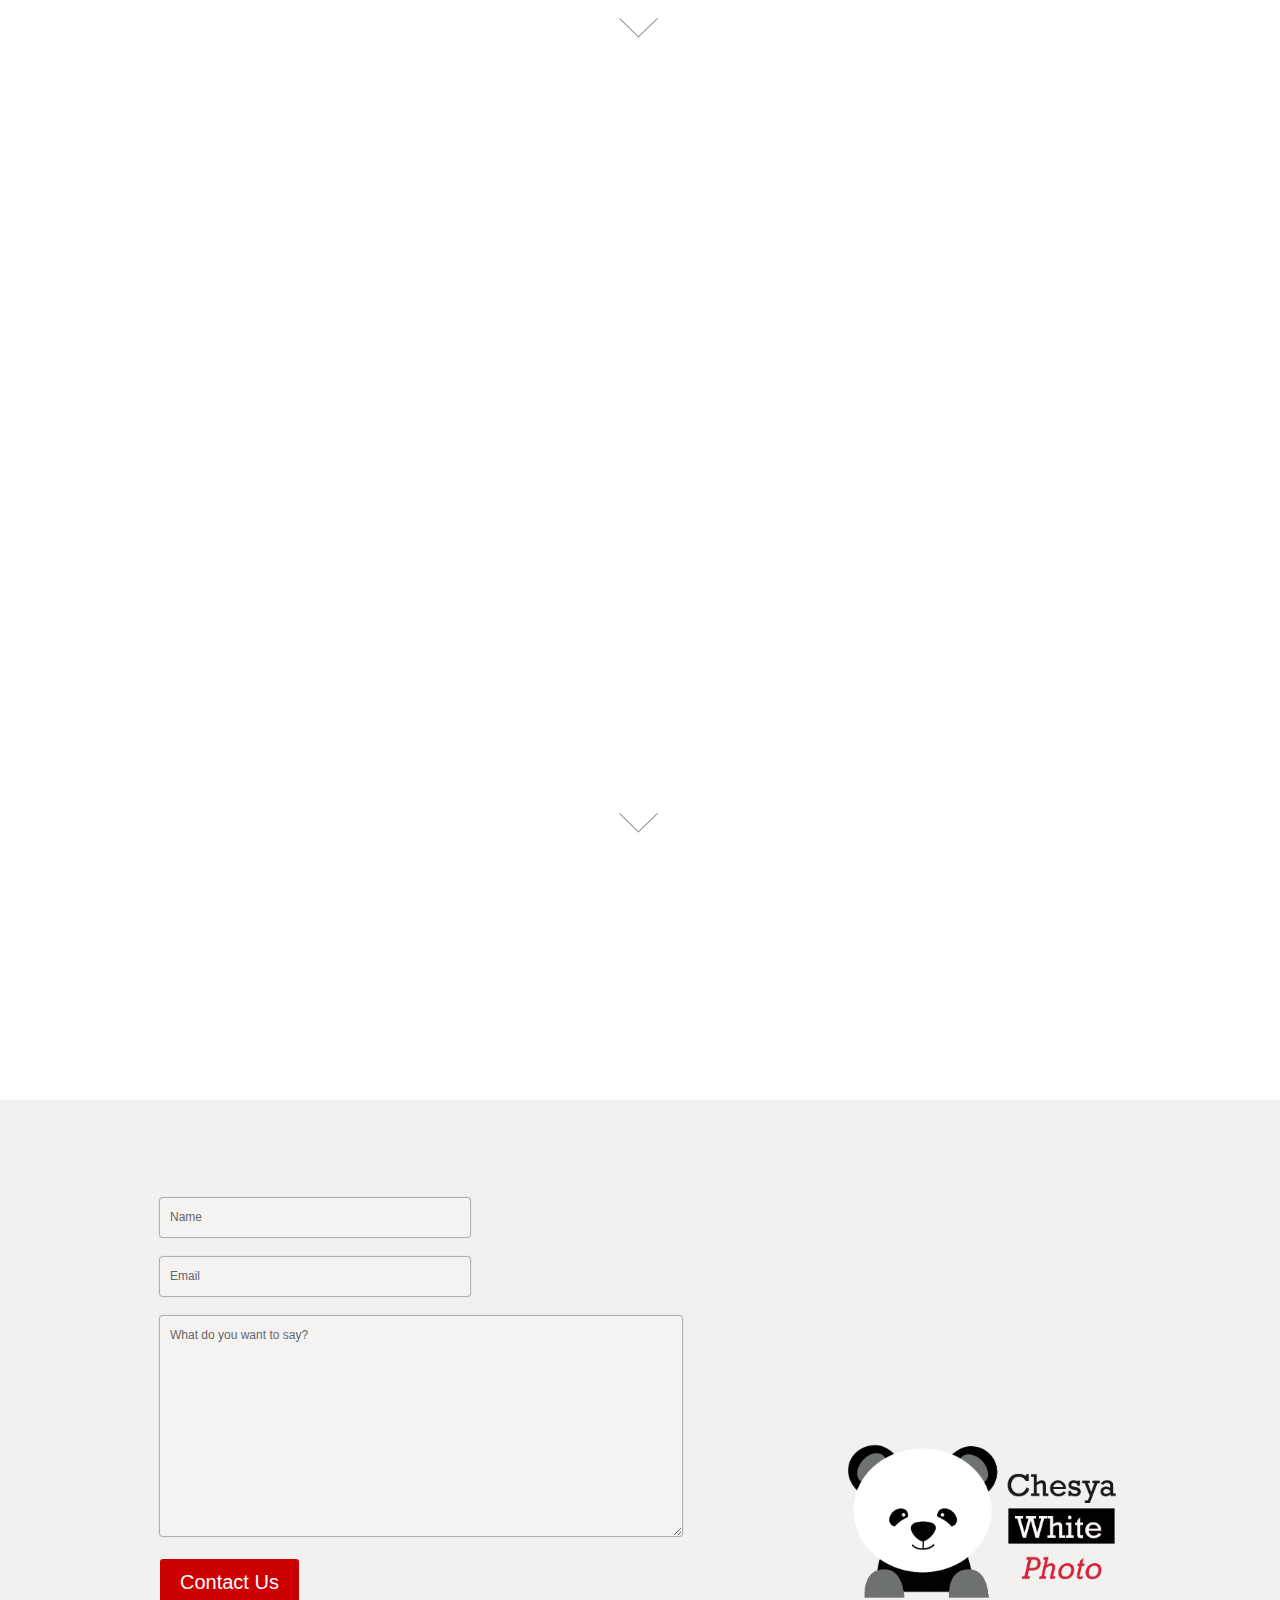
==== commit 93359015: "initial commit" ====
--- a/index.html
+++ b/index.html
@@ -44,15 +44,20 @@
       <a class="camerafoto"></a>
     </div>
 
-    <div class="photostory wow rotateInUpRight" >
-        <p> Привет Hello <br>
-          Я chesya White  <br>
-          Листай вниз и читай,<br>
-          что я за фрукт<br>
-          Смотри мои работы <br>
-          Цель ? Творчество)<br>
+    <div class="message wow rotateInUpRight">
+      <div class="myphoto">
+      </div>
+
+      <div class="photostory " >
+        <p class="first" >CHESYA now<p>
+        <p>Привет Hello <br>
+           Я Chesya White  <br>
+           Листай вниз и читай,что я за фрукт<br>
+           Смотри мои работы! Цель ? Творчество)<br>
           И не забудь написать мне, чтобы поработать вместе
         </p>
+      </div>
+
     </div>
 
     <div id="scroll">
--- a/styles/base.css
+++ b/styles/base.css
@@ -98,7 +98,7 @@
 		 width: 45%;
 		 text-align: -webkit-right;
      margin-top: 3%;
-		 animation-name:none; 
+		 animation-name:none;
 	 }
 	 .copyright{
 			width: 45%;
@@ -106,17 +106,39 @@
 	 		margin: 2% 0% 0% 0%;
 	 		float: left;
 	 }
+	 header .message{
+		 float: left;
+    	background: rgba(15, 94, 152, 0.28);
+     width: 60%;
+     margin: 5% 0% 0% 20%;
+     text-align: left;
+	 }
+	 header .myphoto{
+		 float: left;
+		 width: 8vw;
+     height: 8vw;
+     margin: 1% 0 0 1%;
+		 border-radius: 100%;
+		 background: url(../images/myhoto.jpg) 47% 0%;
+		 background-size: cover;
+		 opacity: 1	;
+		 box-shadow: 0px 0px 14px 5px rgba(128, 119, 119, 0.34);
+	 }
 	 .photostory{
-			float: left;
-		 	background: rgba(232, 66, 66, 0.59);
-     	color: rgba(255, 255, 255, 0.81);
- 	 	 	padding: 2% 0% 2% 0%;
- 	 	 	font-weight: bold;
- 	 		font-size: 39px;
- 			width: 80%;
- 			margin: 0% 10% 0% 10%;
- 			text-align: center;
- 			line-height: 40px;
+		 float: left;
+		 color: rgba(21, 21, 35, 0.85);
+		 margin-left: 1%;
+		 font-weight: 400;
+		 font-style: italic;
+		 padding: 1% 0 1% 1%;
+		 font-size: 2vw;
+     letter-spacing: 4px;
+     width: 80%;
+     line-height: 3vw;
+	 }
+	 .photostory .first{
+		 font-weight: bold;
+		 font-style: normal; 
 	 }
 	 .hidden-menu {
 		  display: block;
@@ -253,9 +275,12 @@
 		background: rgba(219, 216, 213, 0.37) url(../images/temp/footer.png) 80% 80%;
 		background-size: cover;
 		background-attachment: fixed;
-		height: 100vh;
+		height: auto;
 		min-height: 650px;
 		width: 100%;
+	}
+	footer .dno{
+		display: none;
 	}
 	#photostory {
 		background: url(../images/temp/image.png) 100% 100% ;
@@ -324,13 +349,7 @@
 		background-attachment: fixed;
 	}
 
-	}
-	.photostory{
-
-		width: 80%;
-		padding: 2%;
-		margin: auto;
-	}
+
 	.columns  .and {
 		float: left;
 		width: 100%;
--- a/styles/dark.css
+++ b/styles/dark.css
@@ -102,7 +102,7 @@
 		color: rgba(1, 47, 80, 0.58);
     font-family: 'Space Mono', monospace;
     font-weight: bold;
-    font-size: 100px;
+    font-size: 6vw;
 	}
 
 
--- a/styles/media.css
+++ b/styles/media.css
@@ -41,14 +41,14 @@
   }
 
   .photostory{
-    width: 90%;
-    height: auto;
-    min-height: auto;
-    margin-left: 5%;
-    margin-right: 10%;
-    margin-top: 10px;
-    font-size: 24px;
-    line-height: 35px;
+    width: 80%;
+    height: auto;
+    min-height: auto;
+    margin-left: 2%;
+    margin-right: 0%;
+    margin-top: 1%;
+    font-size: 5vw;
+    line-height: 5vw;
     animation-name: none;
   }
    header #scroll{
@@ -224,10 +224,11 @@
         background-size:cover;
       }
       footer .dno{
+        display: block;
         width: 100%;
         clear: both;
         text-align: center;
-        padding-bottom:20px; 
+        padding-bottom:20px;
       }
       footer .dno h2{
         color: white;
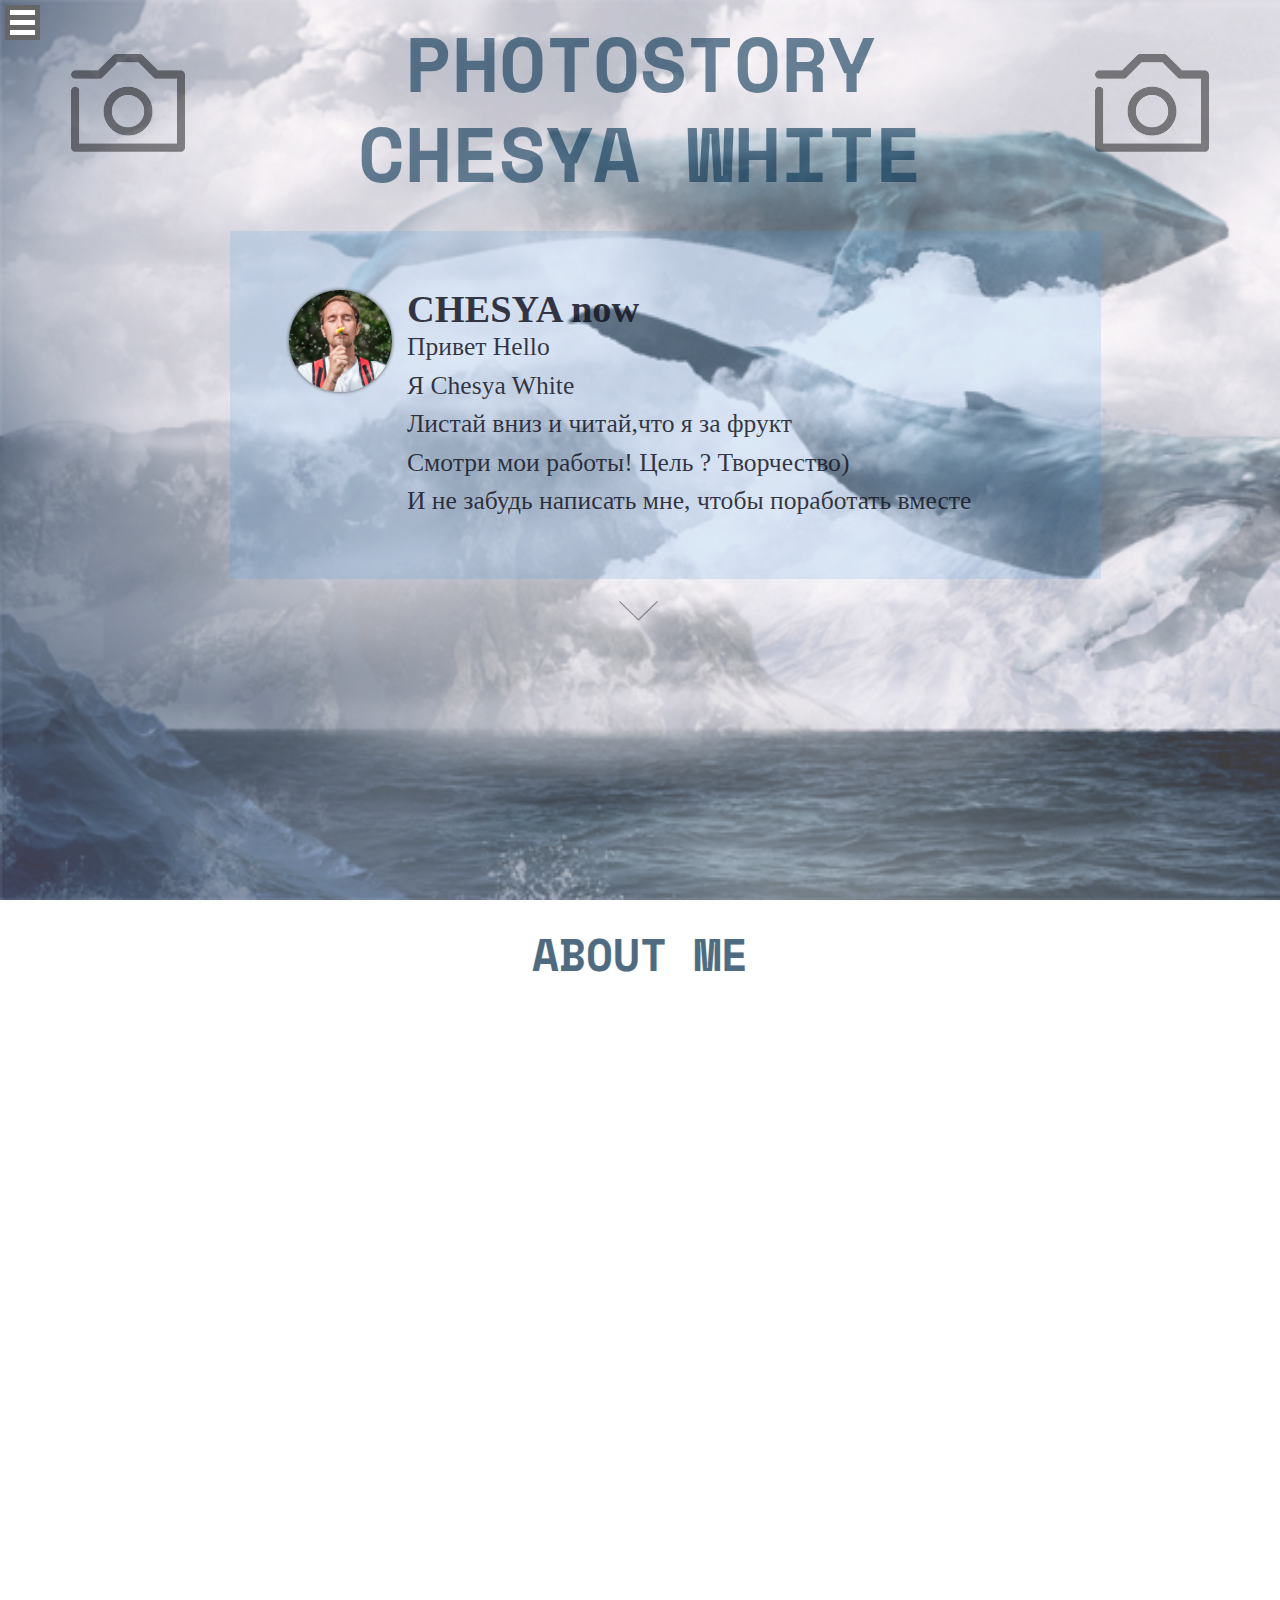
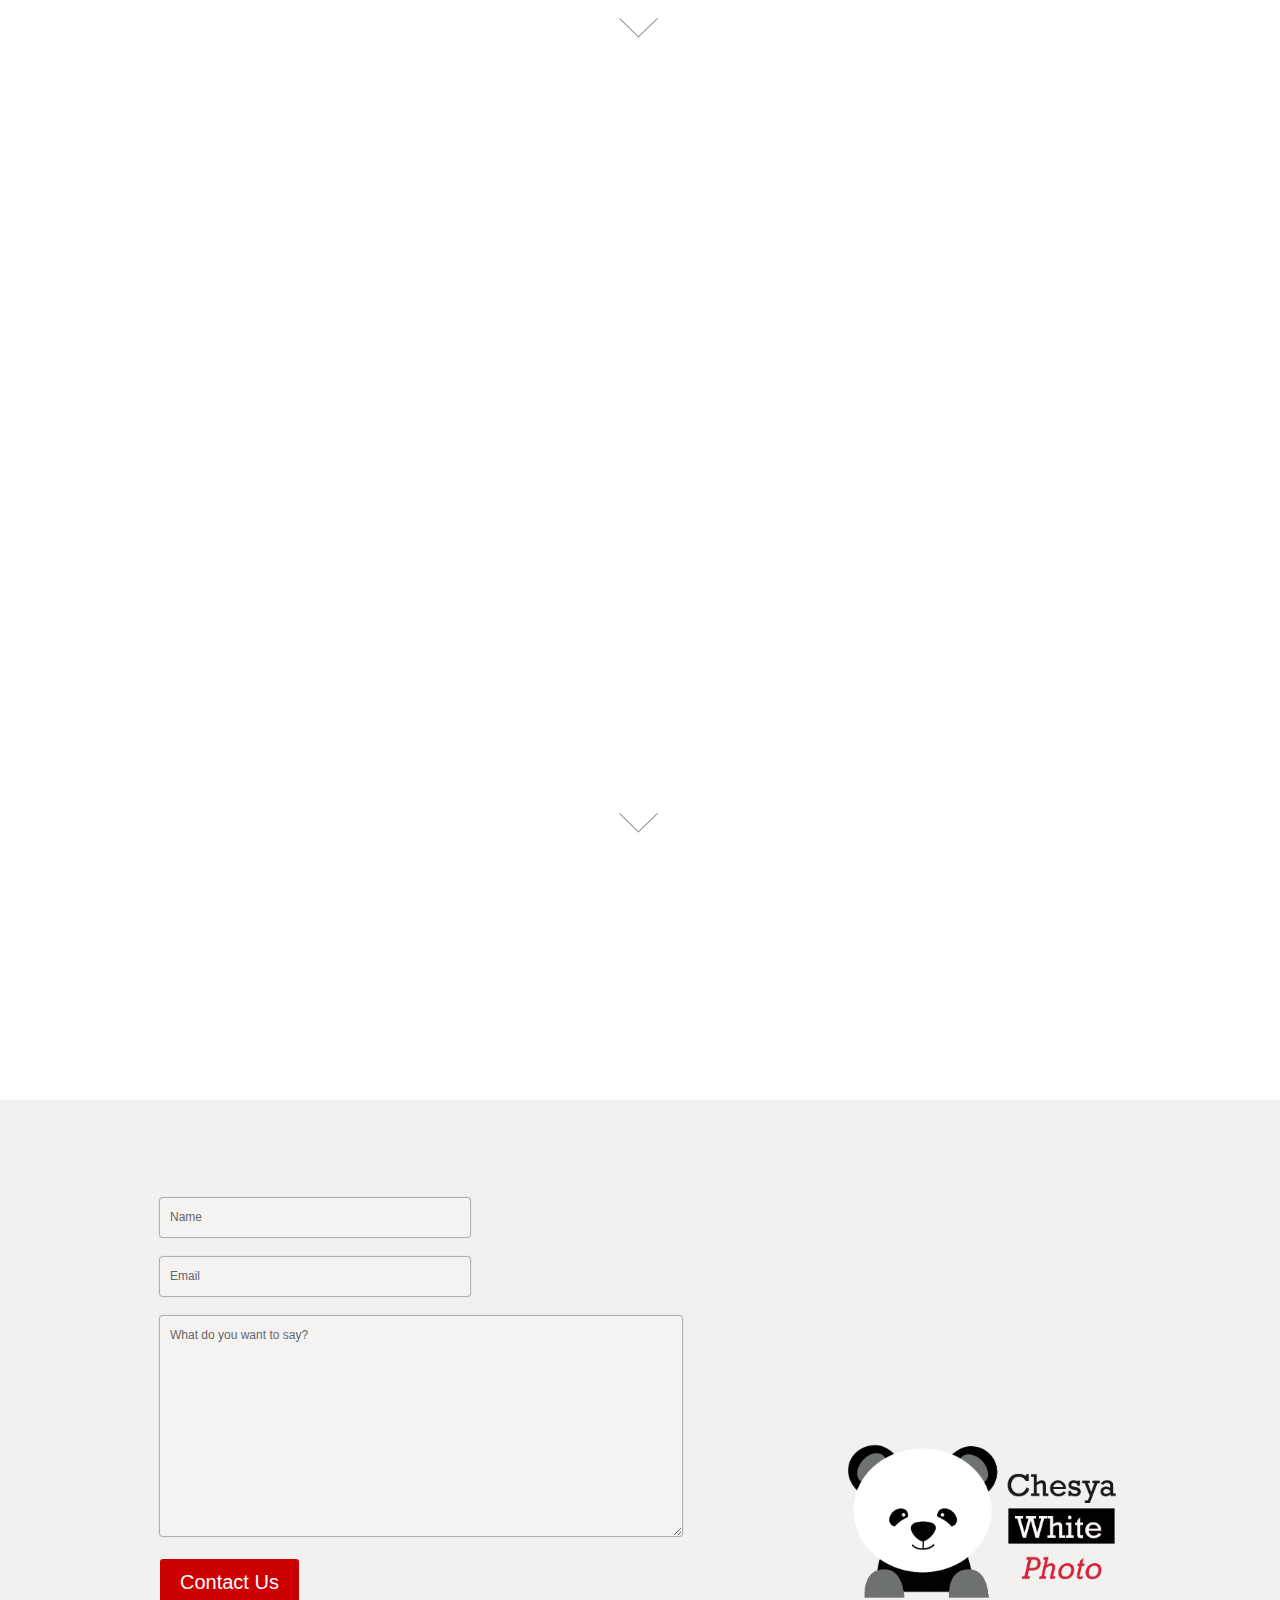
==== commit 109be952: "initial commit" ====
--- a/index.html
+++ b/index.html
@@ -198,7 +198,7 @@
     	</div> <!-- #maincol -->
 
       <div class=" wow bounceIn number">
-        <p>  MTS 375|29 73·49·836</p>
+        <p> MTS  375|29 73·49·836</p>
         <p> LIFE 375|25 79·54·822</p>
         <p> #минск#мозырь</p>
       </div>
--- a/styles/base.css
+++ b/styles/base.css
@@ -108,10 +108,11 @@
 	 }
 	 header .message{
 		 float: left;
-    	background: rgba(15, 94, 152, 0.28);
+    	background: rgba(65, 156, 236, 0.16);
      width: 60%;
-     margin: 5% 0% 0% 20%;
+     margin: 2% 0% 0% 18%;
      text-align: left;
+     padding: 4%;
 	 }
 	 header .myphoto{
 		 float: left;
@@ -122,23 +123,22 @@
 		 background: url(../images/myhoto.jpg) 47% 0%;
 		 background-size: cover;
 		 opacity: 1	;
-		 box-shadow: 0px 0px 14px 5px rgba(128, 119, 119, 0.34);
+    box-shadow: 0px 0px 3px 1px rgba(47, 46, 46, 0.5);
 	 }
 	 .photostory{
 		 float: left;
 		 color: rgba(21, 21, 35, 0.85);
 		 margin-left: 1%;
 		 font-weight: 400;
-		 font-style: italic;
 		 padding: 1% 0 1% 1%;
 		 font-size: 2vw;
-     letter-spacing: 4px;
      width: 80%;
      line-height: 3vw;
 	 }
 	 .photostory .first{
 		 font-weight: bold;
-		 font-style: normal; 
+		 font-style: normal;
+		 font-size: 3vw;
 	 }
 	 .hidden-menu {
 		  display: block;
@@ -148,7 +148,7 @@
 		  margin: 0;
 		  box-sizing: border-box;
 		  width: 200px;
-		  background-color: rgba(219, 216, 213, 0.37);;
+    	background-color: rgba(58, 54, 50, 0.86);
 		  height: 100%;
 		  top: 0;
 		  left: -200px;
--- a/styles/dark.css
+++ b/styles/dark.css
@@ -39,7 +39,7 @@
 	a:focus,
 	a:active {
 		font-size: 26px;
-		color: #565656 ;
+    color: #efefef;
 		text-decoration: none;
 	}
 
--- a/styles/media.css
+++ b/styles/media.css
@@ -48,8 +48,11 @@
     margin-right: 0%;
     margin-top: 1%;
     font-size: 5vw;
-    line-height: 5vw;
+    line-height: 7vw;
     animation-name: none;
+  }
+  .photostory .first{
+    font-size: 6vw;
   }
    header #scroll{
     clear: both;
@@ -147,7 +150,7 @@
     display:none;
   }
     footer .number{
-      width: 95%;
+      width: 100%;
       font-size: 24px;
       line-height: 47px;
       font-weight: bold;
@@ -160,7 +163,7 @@
       animation-name: flipInX;
     }
       footer .copyright{
-        width: 80%;
+        width: 88%;
         margin-bottom: 20px;
         margin-top: 54px;
       }
@@ -172,26 +175,25 @@
         background-size: cover;
       }
       footer .columns{
-        width: 40%;
+        width: 100%;
         height: auto;
         margin: auto;
         float: left;
-        padding-top: 20px;
       }
       footer #main{
-        width: 60%;
+        width: 70%;
         height: auto;
         float: right;
-        margin: 20px 0 0 0 ;
+        margin: 20px 15% 0 15%;
       }
       .columns .and {
-        width: 60%;
-        margin: 0 20% 0 20%;
+        width: 95%;
+        margin: 0px 0% 0 5%;
       }
       .columns .and1{
         animation-name: flipInY;
-        float: none;
-        width: 100%;
+        float: left;
+        width: 20%;
         margin: 0;
       }
       .columns .and1 a{
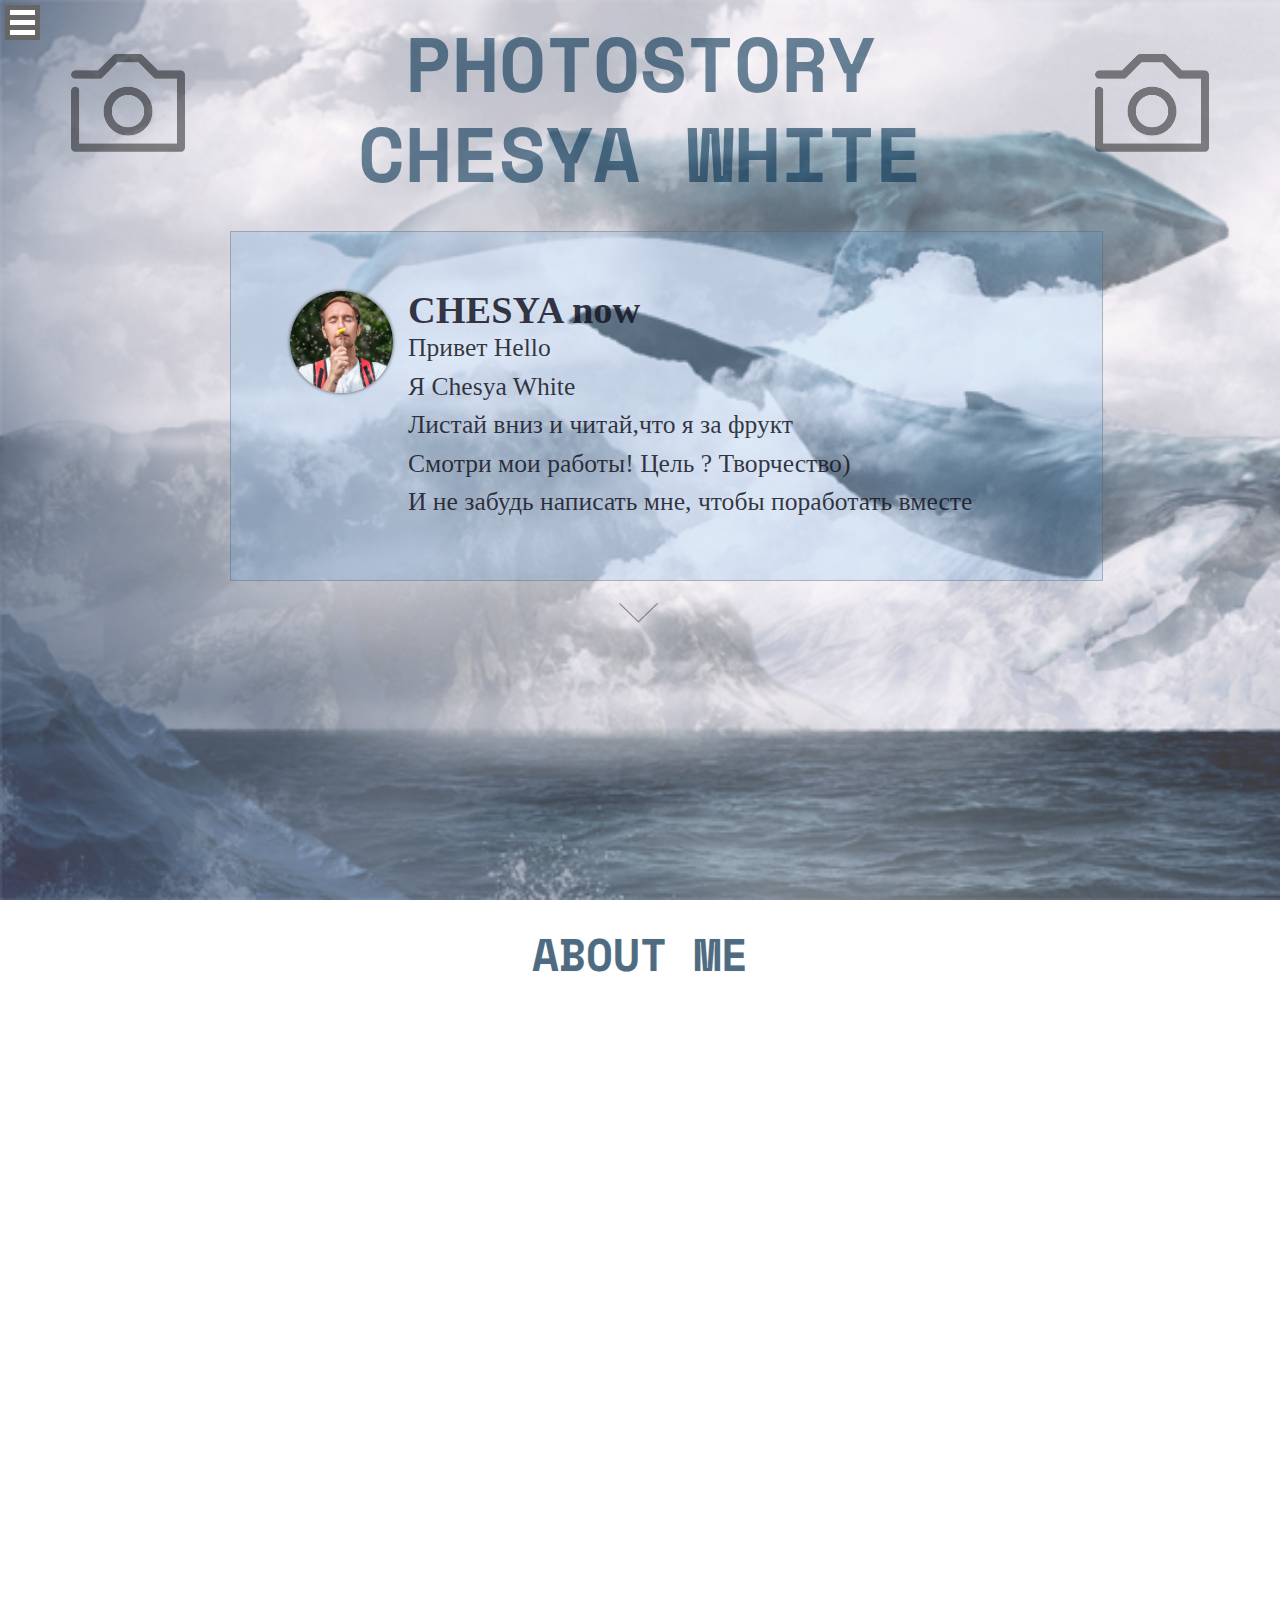
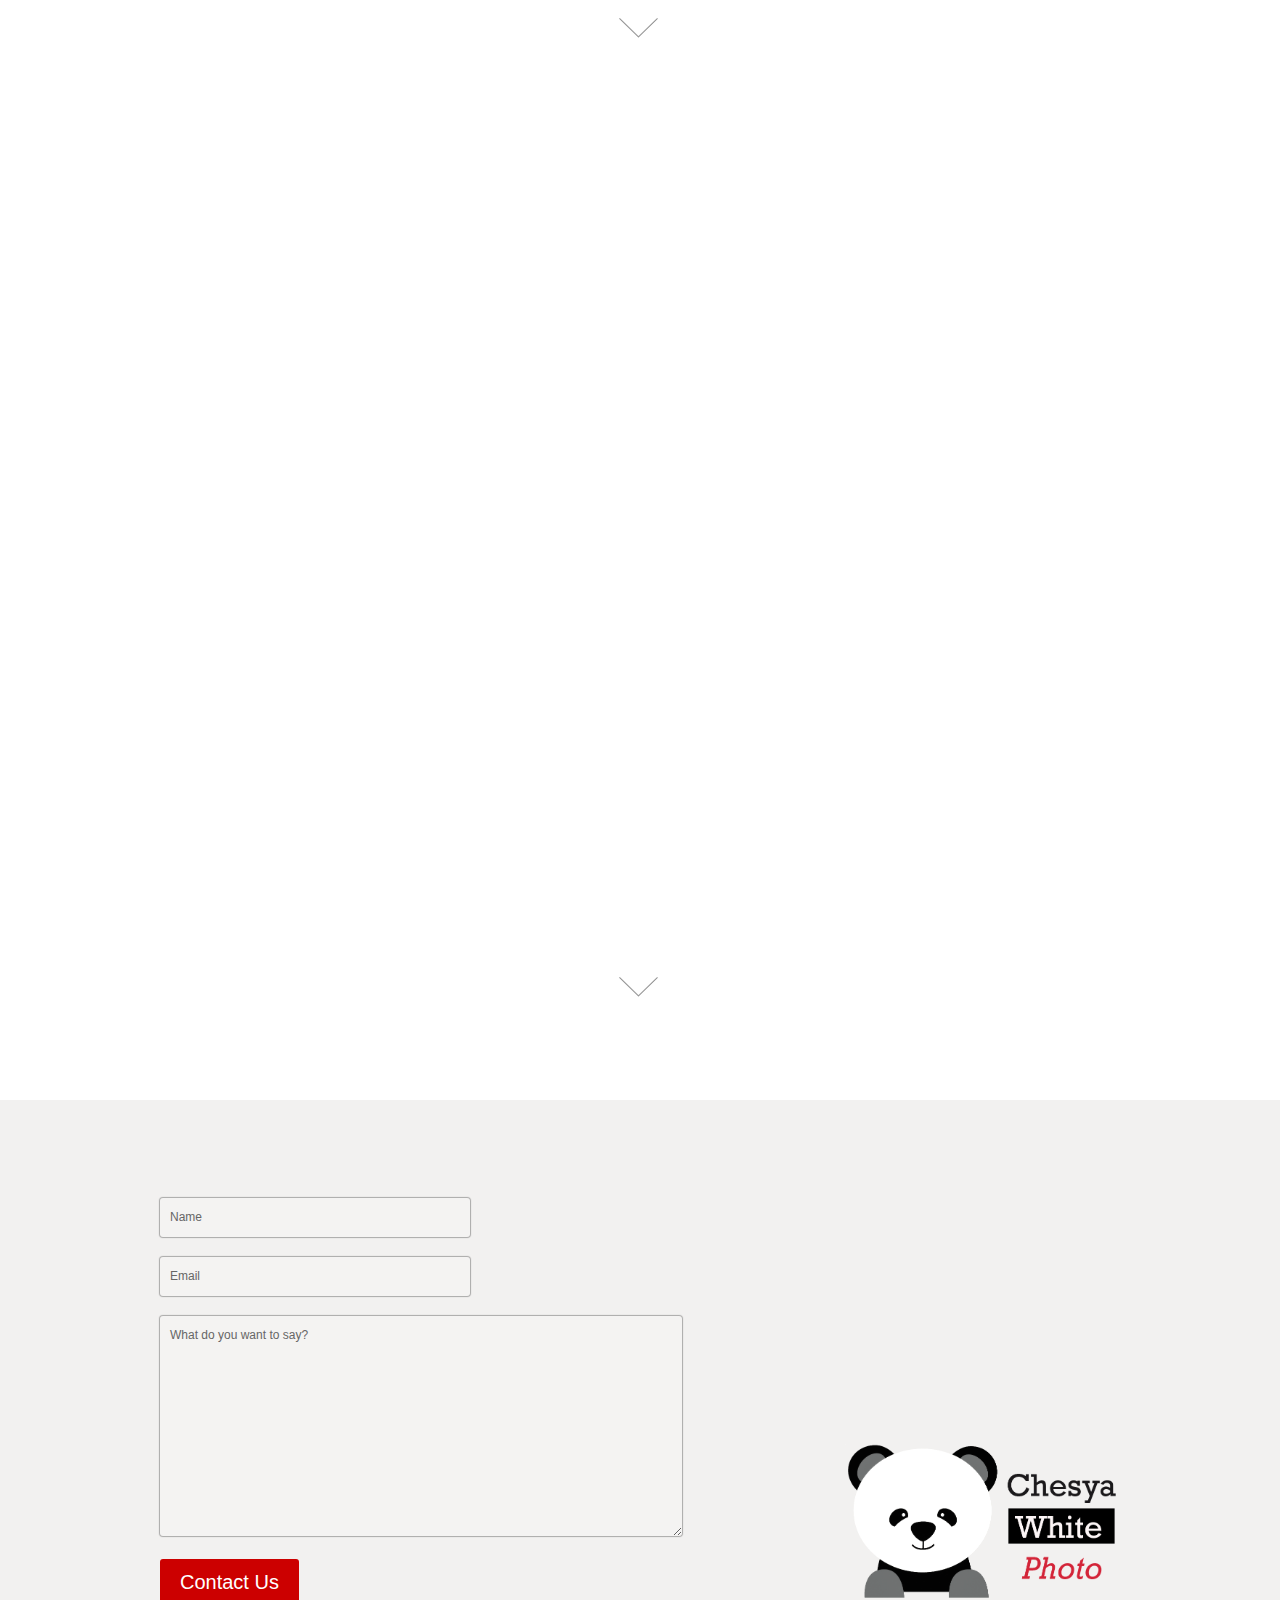
==== commit 29a069db: "initial commit" ====
--- a/index.html
+++ b/index.html
@@ -4,7 +4,7 @@
 <head>
   <title>C.W</title>
 
-  <meta charset="utf-8" 	>
+  <meta charset="utf-8">
   <meta name="viewport" content="width=device-width,initial-scale=1.0">
   <script src="http://ajax.googleapis.com/ajax/libs/jquery/1.7.1/jquery.min.js"></script>
 	<script type="text/javascript" src="js/jquery-1.4.2.min.js"></script>
@@ -131,6 +131,7 @@
     		<div id="id4"><a class="an boxphoto wow bounceIn" href="an.html">Анна</a></div>
     		<div id="id4"><a class="tr boxphoto wow bounceIn" href="tr.html">Машка</a></div>
     		<div id="id4"><a class="df boxphoto wow bounceIn" href="df.html">Разное</a></div>
+        <div id="id4"><a class="ch boxphoto wow bounceIn" href="ch.html">Анастасия</a></div>
     </div><!-- #main-->
 
     <div id="scroll">
--- a/styles/base.css
+++ b/styles/base.css
@@ -107,6 +107,7 @@
 	 		float: left;
 	 }
 	 header .message{
+		     border: 1px solid rgba(86, 91, 95, 0.35);
 		 float: left;
     	background: rgba(65, 156, 236, 0.16);
      width: 60%;
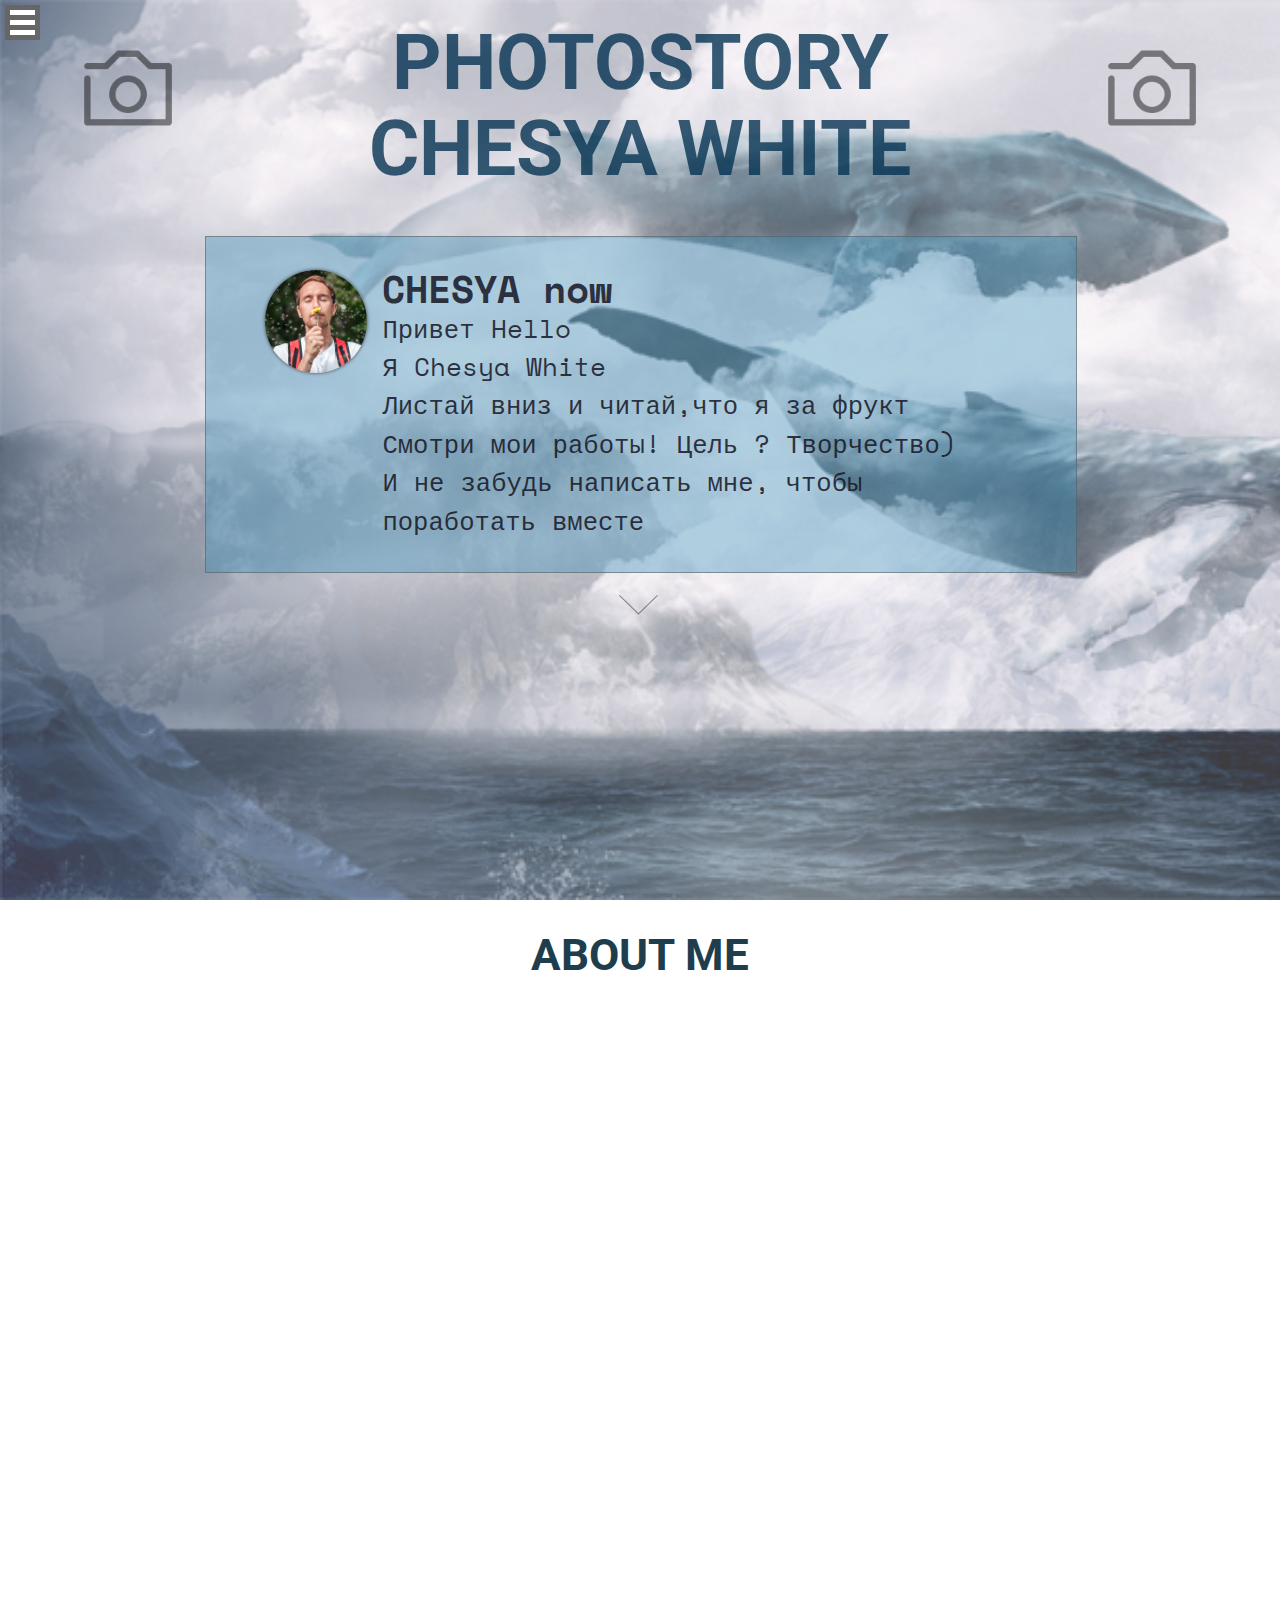
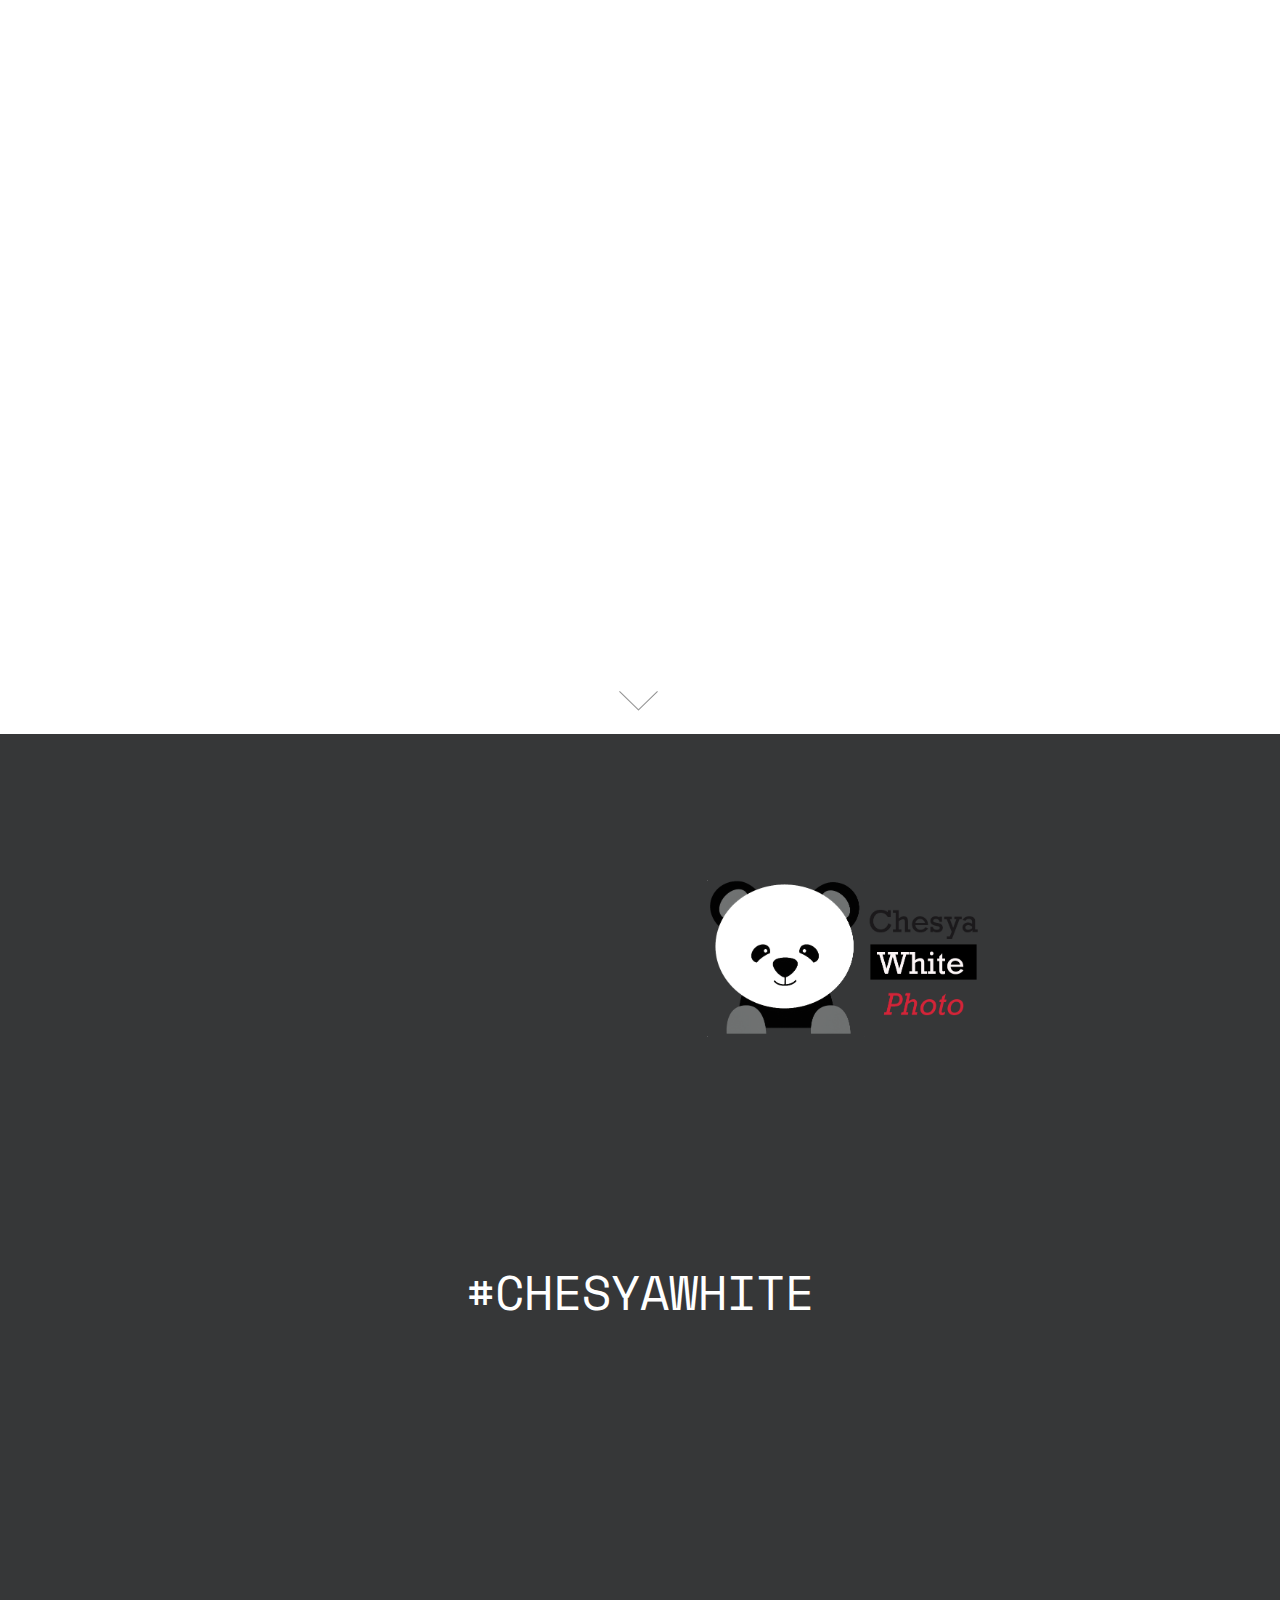
==== commit 829a20b8: "initial commit" ====
--- a/index.html
+++ b/index.html
@@ -13,7 +13,9 @@
 	<script src="js/Wook_Regular.font.js" type="text/javascript"></script>
   <link href="https://fonts.googleapis.com/css?family=Poiret+One" rel="stylesheet">
   <link href="https://fonts.googleapis.com/css?family=Space+Mono" rel="stylesheet">
-	<link rel="stylesheet" type="text/css" href="styles/reset.css">
+  <link href="https://fonts.googleapis.com/css?family=Roboto:100" rel="stylesheet">
+  <link href="https://fonts.googleapis.com/css?family=Neucha" rel="stylesheet">
+  <link rel="stylesheet" type="text/css" href="styles/reset.css">
 	<link rel="stylesheet" type="text/css" href="styles/jquery.fancybox-1.3.1.css" media="screen">
 	<link rel="stylesheet" type="text/css" href="styles/base.css">
 	<link rel="stylesheet" type="text/css" href="styles/dark.css">
@@ -84,7 +86,8 @@
     <div class="colreg">
       <div class="col green wow bounceInUp">
         <h3>Сам о себе</h3>
-    	   <p>Буду краток. Родом из столицы Поллесья.
+        <br>
+         <p>Буду краток. Родом из столицы Поллесья.
             Живу в Минске.уже 22 года в обличии человека.
             Окончил БГУ в Минске.Не женат
         </p>
@@ -92,6 +95,7 @@
 
       <div class="col red wow bounceInDown">
           <h3>Творчество</h3>
+          <br>
           <p> Всегда мечтал фотографировать и приобрев
               на третем курсе универа фотик поглатился
               в это дело.Фотографирую как своих друзей так и природу, города.</p>
@@ -99,6 +103,7 @@
 
       <div class="col blue wow bounceInUp">
         <h3>Чем занимаюсь</h3>
+        <br>
         <p> После универе работаю в одном исследовательском инстетуте.
             Обажаю фотографировать и обрабатывать фото. Так же играю на гитаре.
             Играю в футбол на любительском уровне.И не забываю веселиться</p>
@@ -119,19 +124,96 @@
 
     <div id="main" class="clearfix">
 
-        <div id="id4" ><a class="poli boxphoto wow bounceIn " href="poli.html">Полина</a></div>
-    		<div id="id4"><a class="tru boxphoto wow bounceIn" href="tru.html">Настя</a></div>
-    		<div id="id4"><a class="yro boxphoto wow bounceIn" href="yro.html">Света</a></div>
-    		<div id="id4"><a class="suh boxphoto wow bounceIn" href="suh.html">Макс</a></div>
-    		<div id="id4"><a class="bez boxphoto wow bounceIn" href="bz.html">Юля</a></div>
-    		<div id="id4"><a class="zaec boxphoto wow bounceIn" href="zaec.html">Зайцевы</a></div>
-    		<div id="id4"><a class="dg boxphoto wow bounceIn" href="dg.html">Дегилевичи</a></div>
-    		<div id="id4"><a class="zt boxphoto wow bounceIn" href="zt.html">Лиля</a></div>
-    		<div id="id4"><a class="md boxphoto wow bounceIn" href="md.html">Миндарева</a></div>
-    		<div id="id4"><a class="an boxphoto wow bounceIn" href="an.html">Анна</a></div>
-    		<div id="id4"><a class="tr boxphoto wow bounceIn" href="tr.html">Машка</a></div>
-    		<div id="id4"><a class="df boxphoto wow bounceIn" href="df.html">Разное</a></div>
-        <div id="id4"><a class="ch boxphoto wow bounceIn" href="ch.html">Анастасия</a></div>
+        <div id="id4" >
+          <a class="poli boxphoto wow bounceIn" href="poli.html">
+            <div class="img">
+              Полина Белодедова
+            </div>
+          </a>
+        </div>
+    		<div id="id4">
+          <a class="tru boxphoto wow bounceIn" href="tru.html">
+            <div class="img">
+              Анастасия Труханович
+            </div>
+          </a>
+        </div>
+    		<div id="id4">
+          <a class="yro boxphoto wow bounceIn" href="yro.html">
+            <div class="img">
+              Светлана Ярошевич
+            </div>
+          </a>
+        </div>
+    		<div id="id4">
+          <a class="suh boxphoto wow bounceIn" href="suh.html">
+            <div class="img">
+              Максим Суханос
+            </div>
+          </a>
+        </div>
+    		<div id="id4">
+          <a class="bez boxphoto wow bounceIn" href="bz.html">
+            <div class="img">
+              Юлия Безушко
+            </div>
+          </a>
+        </div>
+    		<div id="id4">
+          <a class="zaec boxphoto wow bounceIn" href="zaec.html">
+            <div class="img">
+              Евгений Зайцев
+            </div>
+          </a></div>
+    		<div id="id4">
+          <a class="dg boxphoto wow bounceIn" href="dg.html">
+            <div class="img">
+              Сабина Махмутова
+            </div>
+          </a>
+        </div>
+    		<div id="id4">
+          <a class="zt boxphoto wow bounceIn" href="zt.html">
+            <div class="img">
+              Лилия Зятикова
+            </div>
+          </a>
+        </div>
+    		<div id="id4">
+          <a class="md boxphoto wow bounceIn" href="md.html">
+            <div class="img">
+              Юлия Миндарева
+            </div>
+          </a>
+        </div>
+    		<div id="id4">
+          <a class="an boxphoto wow bounceIn" href="an.html">
+            <div class="img">
+              Анна Маесэнс
+            </div>
+          </a>
+        </div>
+    		<div id="id4">
+          <a class="tr boxphoto wow bounceIn" href="tr.html">
+            <div class="img">
+              Мария Трепашка
+            </div>
+          </a>
+        </div>
+    		<div id="id4">
+          <a class="df boxphoto wow bounceIn" href="df.html">
+            <div class="img">
+              Разное
+            </div>
+          </a>
+        </div>
+        <div id="id4">
+          <a class="ch boxphoto wow bounceIn" href="ch.html">
+            <div class="img">
+              Анастасия Чепкасова
+            </div>
+          </a>
+        </div>
     </div><!-- #main-->
 
     <div id="scroll">
@@ -143,60 +225,6 @@
   <footer id="footer">
     <h2 class="wow bounce">Contacts</h2>
     <div id="main">
-      <div  class="mainCol">
-    	   <form method="post" action="." id="commentForm">
-
-            <div class="formSection" id="formSectionAuthor">
-
-                <div class="formLabel">
-    						        <label for="author">Name</label> <span class="required">*</span>
-    					  </div>
-
-                <div class="formInput">
-    						        <input type="text" title="Name" class="hint" name="author" id="author">
-    					  </div>
-    	  		</div>
-
-    	  		<div class="formSection" id="formSectionEmail">
-
-                <div class="formLabel">
-      					  <label for="email">Email</label> <span class="required">*</span>
-      					</div>
-
-                <div class="formInput">
-      						<input type="text" title="Email" class="hint" name="email" id="email">
-      					</div>
-
-            </div>
-
-    	  		<div class="formSection" id="formSectionCategory">
-
-              <div class="formLabel">
-      				      <label for="email">Category</label> <span class="required">*</span>
-            	</div>
-
-            </div>
-
-    	  		<div class="formSection" id="formSectionComment">
-
-      			  <div class="formLabel">
-      				  <label for="comment">Comment</label>
-      				</div>
-
-              <div class="formTextarea">
-      					<textarea title="What do you want to say?" class="hint" name="comment" id="comment" rows="5" cols="5"></textarea>
-      				</div>
-
-    	  		</div>
-
-    				<div class="formSubmit">
-
-                <button type="submit" name="submit" id="submit">Contact Us</button>
-
-            </div>
-
-    			</form>
-    	</div> <!-- #maincol -->
 
       <div class=" wow bounceIn number">
         <p> MTS  375|29 73·49·836</p>
@@ -218,7 +246,7 @@
           <div class="and1 wow flip"><a class="twitter" href="https://twitter.com/chesyawhite"></a></div>
       </div>
     </div>
-    <div class="dno"><h2>#CHESYAWHITE</h2></div>
+    <div class="dno"><p>#CHESYAWHITE</p></div>
   </footer><!-- #footer -->
 
   <div ID = "toTop" > </div > <!-- #якорь -->
@@ -236,7 +264,9 @@
         );
         wow.init();
   </script>
-  <script type="text/javascript"> Cufon.now(); document.body.className = ''; </script>
+  <script type="text/javascript">
+    Cufon.now(); document.body.className = '';
+  </script>
   <script type="text/javascript" src="js/jquery.livequery.js"></script>
   <script type="text/javascript" src="js/jquery-css-transform.js"></script>
   <script type="text/javascript" src="js/jquery-animate-css-rotate-scale.js"></script>
--- a/styles/base.css
+++ b/styles/base.css
@@ -5,18 +5,43 @@
 		overflow-x: hidden;
 	}
 	#id4{
+		position: relative;
+		font-family: 'Roboto',monospace;
 		float:left;
 		display: block;
-		width: 23%;
-		margin: 1%;
-		TEXT-ALIGN: -webkit-center;
-	}
+		width: 44%;
+		margin: 2% 3%;
+		TEXT-ALIGN:center;
+	}
+	#id4 .img{
+		padding-top: 4%;
+		opacity: 0;
+		position: absolute;
+		top: 0;
+		left: 0;
+		background: rgba(230, 227, 227, 0.7);
+		width: 100%;
+		height: 19vw;
+	}
+
+	#id4:hover .img{
+		width: 100%;
+		height: 4vw;
+		opacity: 1.0;
+		transition:   180ms ease-in;
+	}
+	#id4 .img{
+		-moz-transition: all 180ms ease-out;
+		-o-transition: all 180ms ease-out;
+		-webkit-transition: all 180ms ease-out
+	}
+
 	.boxphoto{
 		display: block;
 		width: 100%;
 		box-shadow:  0px 0px 10px 2px rgba(0,0,0,0.3);
 		text-align: center;
-		line-height: 145px;
+		height: 19vw;
 		font-size:  22px;
 		opacity: 0.8;
 	}
@@ -68,6 +93,9 @@
 	.tr {
 		background : url(../images/temp/tr/tr4m.jpg);
 		background-size:cover;
+	}
+	.ch{
+		background : url(../images/temp/ch/ch7m.jpg);
 	}
 	 .logo{
      width: 275px;
@@ -85,9 +113,9 @@
 	 .camerafoto{
 		 opacity: 0.5;
 		 display: block;
-		 width: 130px;
+		 width: 100px;
 		 margin: auto;
-		 height: 120px;
+		 height: 100px;
 		 background: url(../images/camera.png);
 		 background-size: cover;
 	 }
@@ -95,25 +123,24 @@
 		 font-size: 30px;
      line-height: 66px;
      float: left;
-		 width: 45%;
+		 width: 50%;
 		 text-align: -webkit-right;
      margin-top: 3%;
 		 animation-name:none;
 	 }
 	 .copyright{
-			width: 45%;
-			text-align: -webkit-right;
-	 		margin: 2% 0% 0% 0%;
-	 		float: left;
+		 text-align: -webkit-right;
+     margin: 5% 0% 0% 7%;
+     float: left;
 	 }
 	 header .message{
-		     border: 1px solid rgba(86, 91, 95, 0.35);
-		 float: left;
-    	background: rgba(65, 156, 236, 0.16);
-     width: 60%;
-     margin: 2% 0% 0% 18%;
-     text-align: left;
-     padding: 4%;
+		 border: 1px solid rgba(86, 91, 95, 0.56);
+		     float: left;
+		     background: rgba(59, 143, 185, 0.39);
+		     width: 60%;
+		     margin: 3% 0% 0% 16%;
+		     text-align: left;
+		     padding: 2% 4%;
 	 }
 	 header .myphoto{
 		 float: left;
@@ -252,44 +279,43 @@
 	}
 	#id4 a:hover ,
 	#id4 a:focus {
-		font-size: 38px;
 		opacity: 1.0;
-		transition:   280ms ease-in;
-		transform: scale(1.1);
+		transition:   180ms ease-in;
 	}
 	#id4 a{
-		-moz-transition: all 280ms ease-out;
-		-o-transition: all 280ms ease-out;
-		-webkit-transition: all 280ms ease-out
+		-moz-transition: all 180ms ease-out;
+		-o-transition: all 180ms ease-out;
+		-webkit-transition: all 180ms ease-out
 	}
 
 /* GRID ---------------------------------------------------------*/
 	#about{
-		height: 100vh;
-		min-height: 650px;
+		height: auto;
+    min-height: 100vh;
 		width:100% ;
-		background: url(../images/temp/image.png) 100% 100% ;
-		background-attachment: fixed;
-    background-size: cover;
 	}
 	footer {
-		background: rgba(219, 216, 213, 0.37) url(../images/temp/footer.png) 80% 80%;
+	  background: rgba(0, 1, 2, 0.79) url(../images/temp/footer1.png) 0 0;
 		background-size: cover;
 		background-attachment: fixed;
 		height: auto;
-		min-height: 650px;
+		min-height: 100vh;
 		width: 100%;
 	}
 	footer .dno{
-		display: none;
-	}
+		clear: both;
+    font-size: 3em;
+    color: white;
+    text-align: center;
+    width: 100%;
+		margin-top: 5%;
+    overflow: hidden;
+		padding-bottom: 2%;
+	}
+
 	#photostory {
-		background: url(../images/temp/image.png) 100% 100% ;
-		background-attachment: fixed;
-		background-size: cover;
-		width: 100%;
-		height: 100vh;
-		min-height: 650px;
+		height: auto;
+    min-height: 100vh;
 	}
 
 	#main {
@@ -302,49 +328,49 @@
 	.columns {
 		width: 75%;
     margin: auto;
+		padding-top: 4%;
     overflow: hidden;
 	}
 	#about .colreg{
-		width: 80%;
+		width: 65%;
 		margin: 0 auto;
 	}
 	#about .col {
-		width: 27%;
-		float: left;
-		height: 60vh;
-		min-height: 400px;
-		background: rgba(253, 251, 253, 0.25);
-		border: 1px solid rgba(123, 123, 125, 0.26);
-		box-shadow: -8px 8px 0px rgba(50, 53, 66, 0.10);
-		padding: 2%;
-		margin: 2% 1%;
-		color: black;
-		line-height: 27px;
-		font-size: 30px;
-		overflow-x: hidden;
+		font-family: 'Roboto',monospace;
+    text-align: left;
+    width: 94%;
+    float: left;
+    height: auto;
+    min-height: auto;
+    padding: 0 0 0% 2%;
+    color: black;
+    line-height: normal;
+    letter-spacing: 1px;
+    font-size: 24px;
+    margin: 5% 0 4% 0;
+    overflow-x: hidden;
     overflow-y: auto;
-		text-align: center;
 	}
 
 	#about .col h3{
+		color: rgba(66, 66, 66, 1);
 		font-size: 34px;
-		font-weight: bold;
-		line-height: 27px;
+		line-height: normal;
+		text-align: left;
 	}
 	#about .red{
-			background: rgba(234, 239, 47, 0.65);
+    border-left: 2px solid rgba(234, 239, 47, 0.88);
 	}
 	#about .blue{
-			background:rgba(73, 243, 245, 0.64);
+		    border-left: 2px solid rgba(73, 243, 245, 0.88);
 	}
 
 	#about .green{
-		background:rgba(230, 62, 249, 0.58);
+	    border-left: 2px solid rgba(230, 62, 249, 0.88);
 	}
 	header {
-		width: 100%;
-		height: 100vh;
-		min-height: 650px;
+		height: auto;
+    min-height: 100vh;
 		background: url(../images/temp/kit22.png) rgba(219, 216, 213, 0.37);
 		background-size: cover;
 		background-attachment: fixed;
@@ -443,12 +469,7 @@
 		font-size: 34px;
 		line-height: 34px;
 	}
-	h3 {
-		font-size: 18px;
-		line-height: 18px;
-		text-align: center;
-		padding: 4px 0px 0px 0px;
-	}
+
 	h4 {
 		font-size: 12px;
 		line-height: 12px;
--- a/styles/dark.css
+++ b/styles/dark.css
@@ -1,7 +1,7 @@
 /* BODY ---------------------------------------------------------*/
 
 	body {
-
+		font-family: 'Space Mono', monospace;
 
 	}
 
@@ -29,31 +29,22 @@
 		color: #666b71;
 	}
 
-	#main a {
-		border-bottom: 0px solid #999da1;
-	}
-
-	a:link,
-	a:visited,
-	a:hover,
-	a:focus,
-	a:active {
-		font-size: 26px;
+	.hidden-menu	a:link,
+	.hidden-menu	a:visited,
+	.hidden-menu	a:active {
+		font-size: 1.5em;
     color: #efefef;
 		text-decoration: none;
 	}
-
-	a:hover,
-	a:focus {
-		color:rgb(0, 0, 0);
+	.hidden-menu a:hover,
+	.hidden-menu	a:focus {
+		color:gray;
 	}
 	#id4 a{
+			font-size: 2em;
+	    color: rgb(47, 46, 46);
+	}
 
-		color: rgba(0,0,0,0);
-	}
-	#id4 a:hover{
-		color: white;
-	}
 
 	.and .and1  .youtube {
 		background-position: -159px -512px;
@@ -74,38 +65,29 @@
 		background-position: -159px -35px;
 	}
 
+	h2 {
+		text-align: center;
+    padding-top: 3%;
+    font-weight: bold;
+    font-family: 'Roboto', sans-serif;
+    font-size: 44px;
+    color: rgb(30, 62, 78);
 
-	h1, h2, h3, h4 {
-		font-weight:normal;
-	}
-
-	h2 {
-		/*background: url(../images/h2_dark_bg.png) 0 100% repeat-x;*/
-		text-align: center;
-		padding-top: 3%;
-		font-weight: bold;
-		font-family: 'Space Mono', monospace;
-		font-size: 44px;
-		color: rgba(64, 95, 119, 0.88);
-		text-shadow: 0px 0px 1px rgba(151, 159, 165, 0.61);
 	}
 	footer h2{
 		font-size: 71px;
-		text-align: right;
-		margin-right: 12%;
+		text-align: center;;
 		font-weight: bold;
-		color: rgba(37, 97, 142, 0.68);
+		color: rgb(220, 226, 230);
 		text-shadow: 5px 5px 1px rgba(146, 152, 156, 0.32)
 	}
 
 	#title a {
-		color: rgba(1, 47, 80, 0.58);
-    font-family: 'Space Mono', monospace;
+		color: rgba(1, 47, 80, 0.78);
+    font-family: 'Roboto', monospace;
     font-weight: bold;
     font-size: 6vw;
-	}
-
-
+}
 	#main a.gallery {
 		border-bottom: none;
 	}
--- a/styles/media.css
+++ b/styles/media.css
@@ -66,7 +66,7 @@
   #about{
     min-height: auto;
     height: auto;
-    background: rgba(195, 189, 186, 0.13);
+    background: rgba(195, 189, 186, 0);
 
   }
   #about .colreg{
@@ -76,12 +76,12 @@
   #about .col{
     margin-left: 8%;
     margin-right: 10%;
-        margin-top: 17px;
+    margin-top: 17px;
     width: 80%;
     min-height: auto;
     height: auto;
-    font-size: 16px;
-        animation-name: bounceInUp;
+    font-size: 13px;
+    animation-name: bounceInUp;
   }
   #about .col h3{
     font-size: 1em;
@@ -96,7 +96,7 @@
   #photostory{
     min-height: auto;
     height: auto;
-    background: rgba(230, 224, 222, 0.14);
+    background: rgba(230, 224, 222, 0);
   }
   #photostory #main{
     width:95%;
@@ -129,13 +129,26 @@
   }
   #id4 .boxphoto{
     width: 100%;
-    line-height: 140px;
+    height: 47vw;
+  }
+  #id4 .img{
+    top: 65%;
+    height: auto;
+    padding-bottom: 4%;
+    opacity: 1;
+    color: rgb(47, 46, 46);
+    text-shadow: none;
+    font-size: 22px;
+  }
+  #id4 .gallery .img{
+    display: none;
   }
   #photostory #scroll .scroll{
     display: none;
   }
   #footer{
     clear: both;
+    background-position: 88% 0;
     height: auto;
     min-height: auto;
     background-attachment: scroll;
@@ -154,12 +167,12 @@
       font-size: 24px;
       line-height: 47px;
       font-weight: bold;
-      color: rgb(102, 94, 103);
+      color: rgba(255, 255, 255, 0.74);
       z-index: 99;
       text-align: center;
       background: rgba(205, 210, 224, 0.15);
-      border: 1px solid rgba(99, 97, 97, 0.49);
-      box-shadow: -8px 8px 0px rgba(112, 116, 128, 0.15);
+      border: 1px solid rgba(47, 46, 46, 0.73);
+      box-shadow: -8px 8px 0px rgba(215, 218, 226, 0.22);
       animation-name: flipInX;
     }
       footer .copyright{
@@ -226,13 +239,16 @@
         background-size:cover;
       }
       footer .dno{
+        font-size: 1.5em;
         display: block;
         width: 100%;
         clear: both;
         text-align: center;
-        padding-bottom:20px;
+        padding-bottom:15px;
+        padding-top: 15px;
       }
       footer .dno h2{
         color: white;
+            display: block;
       }
 }
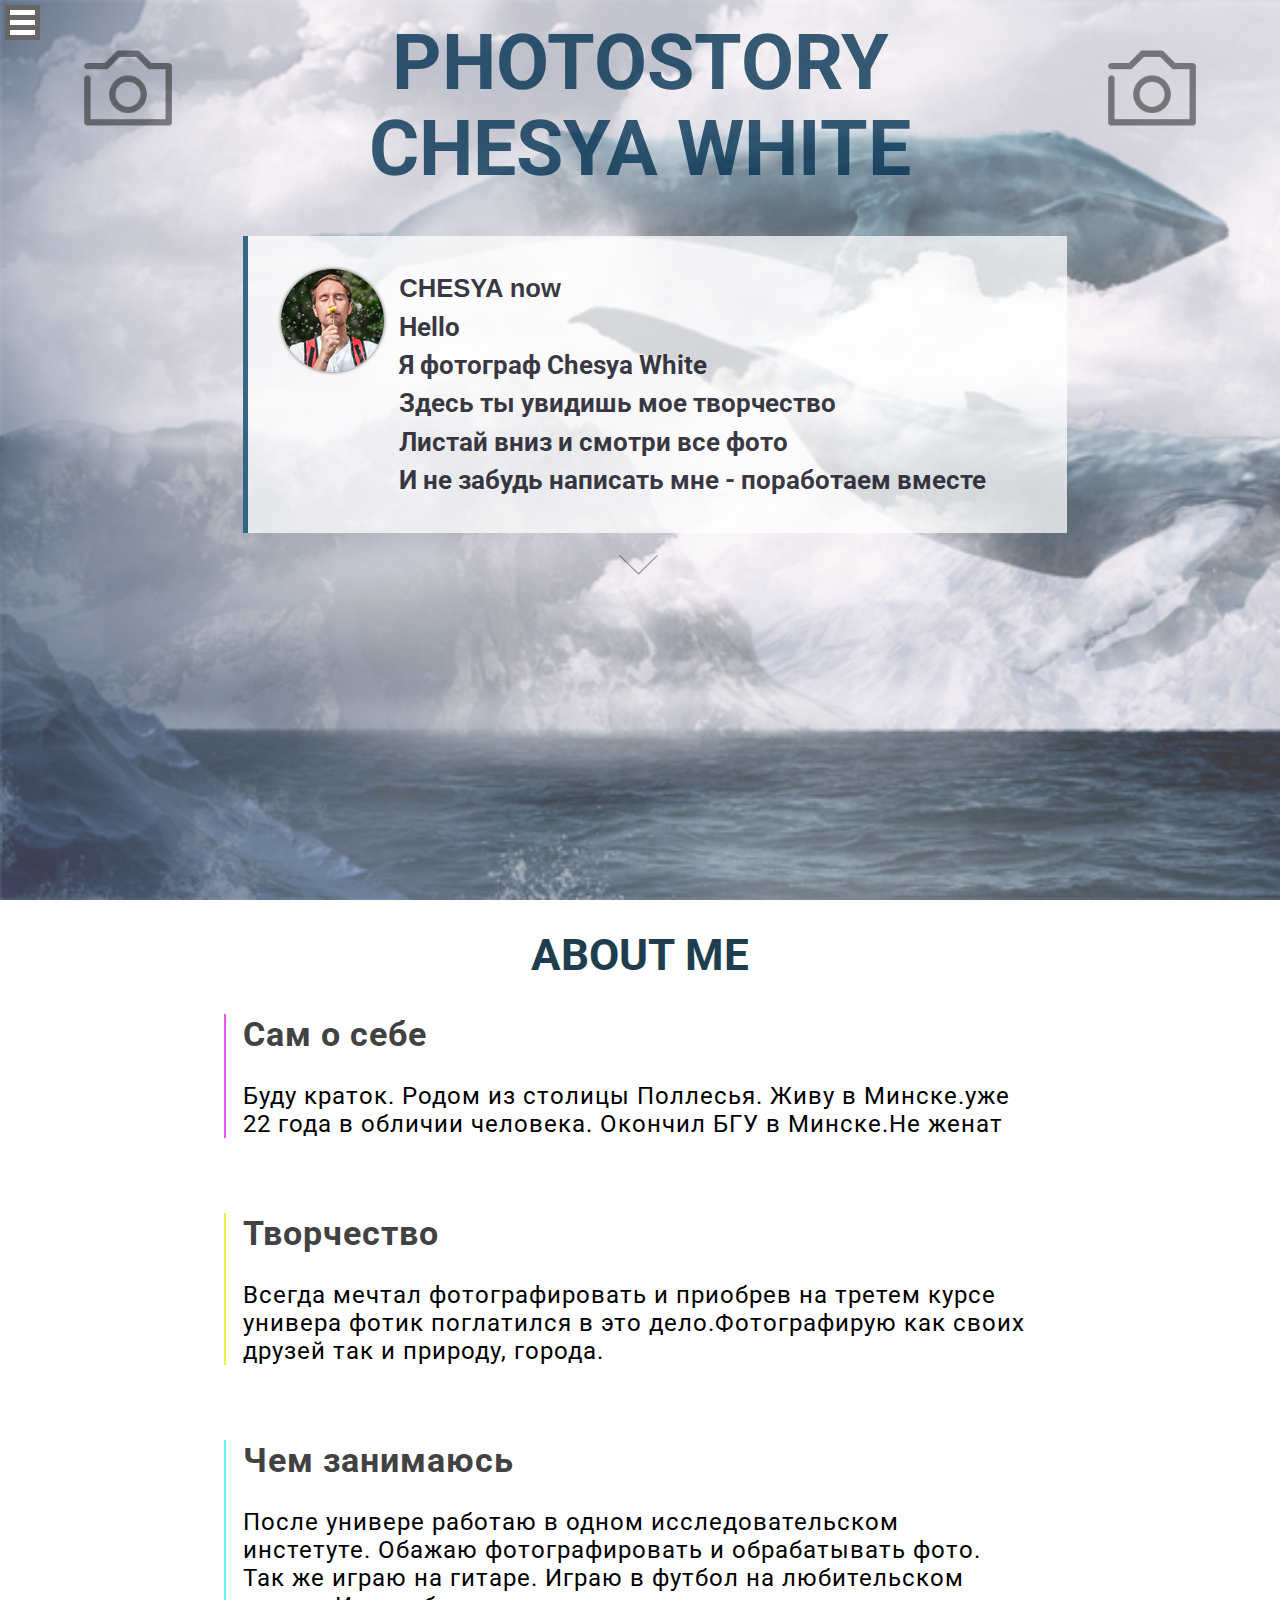
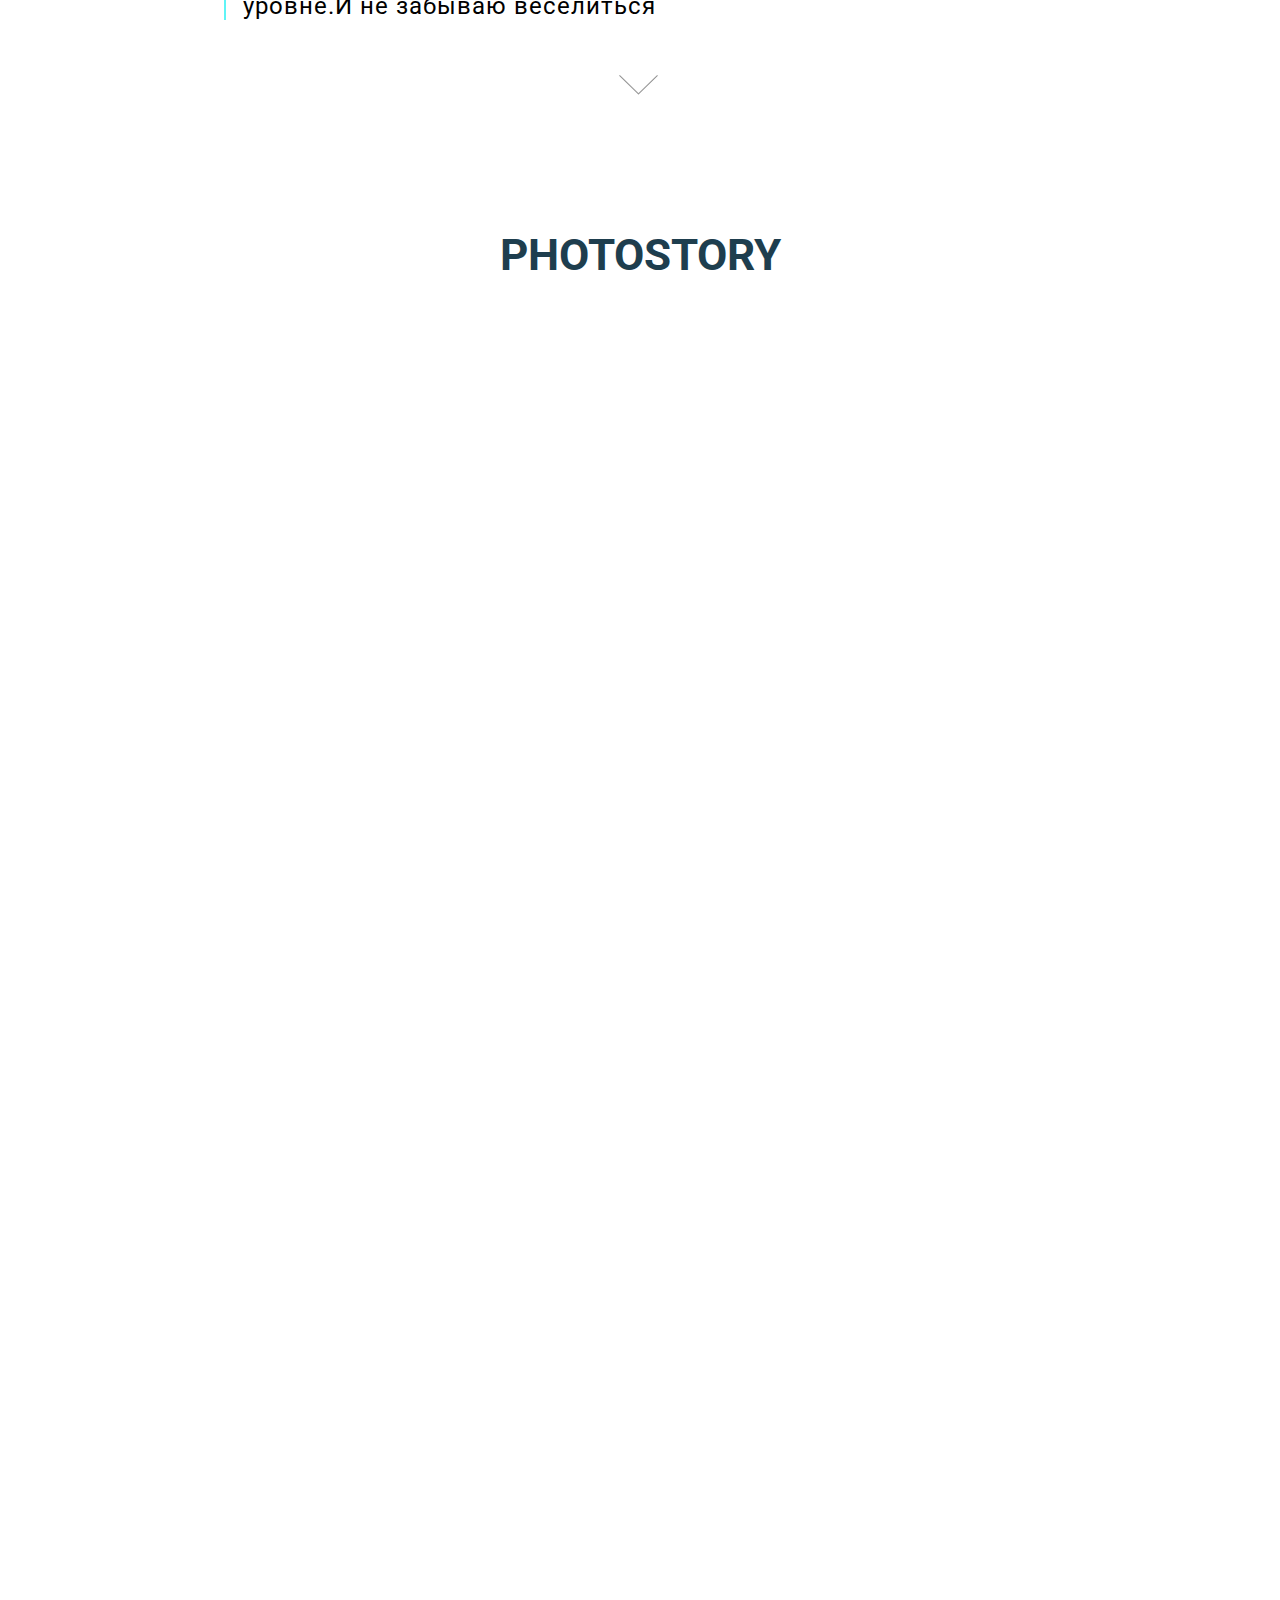
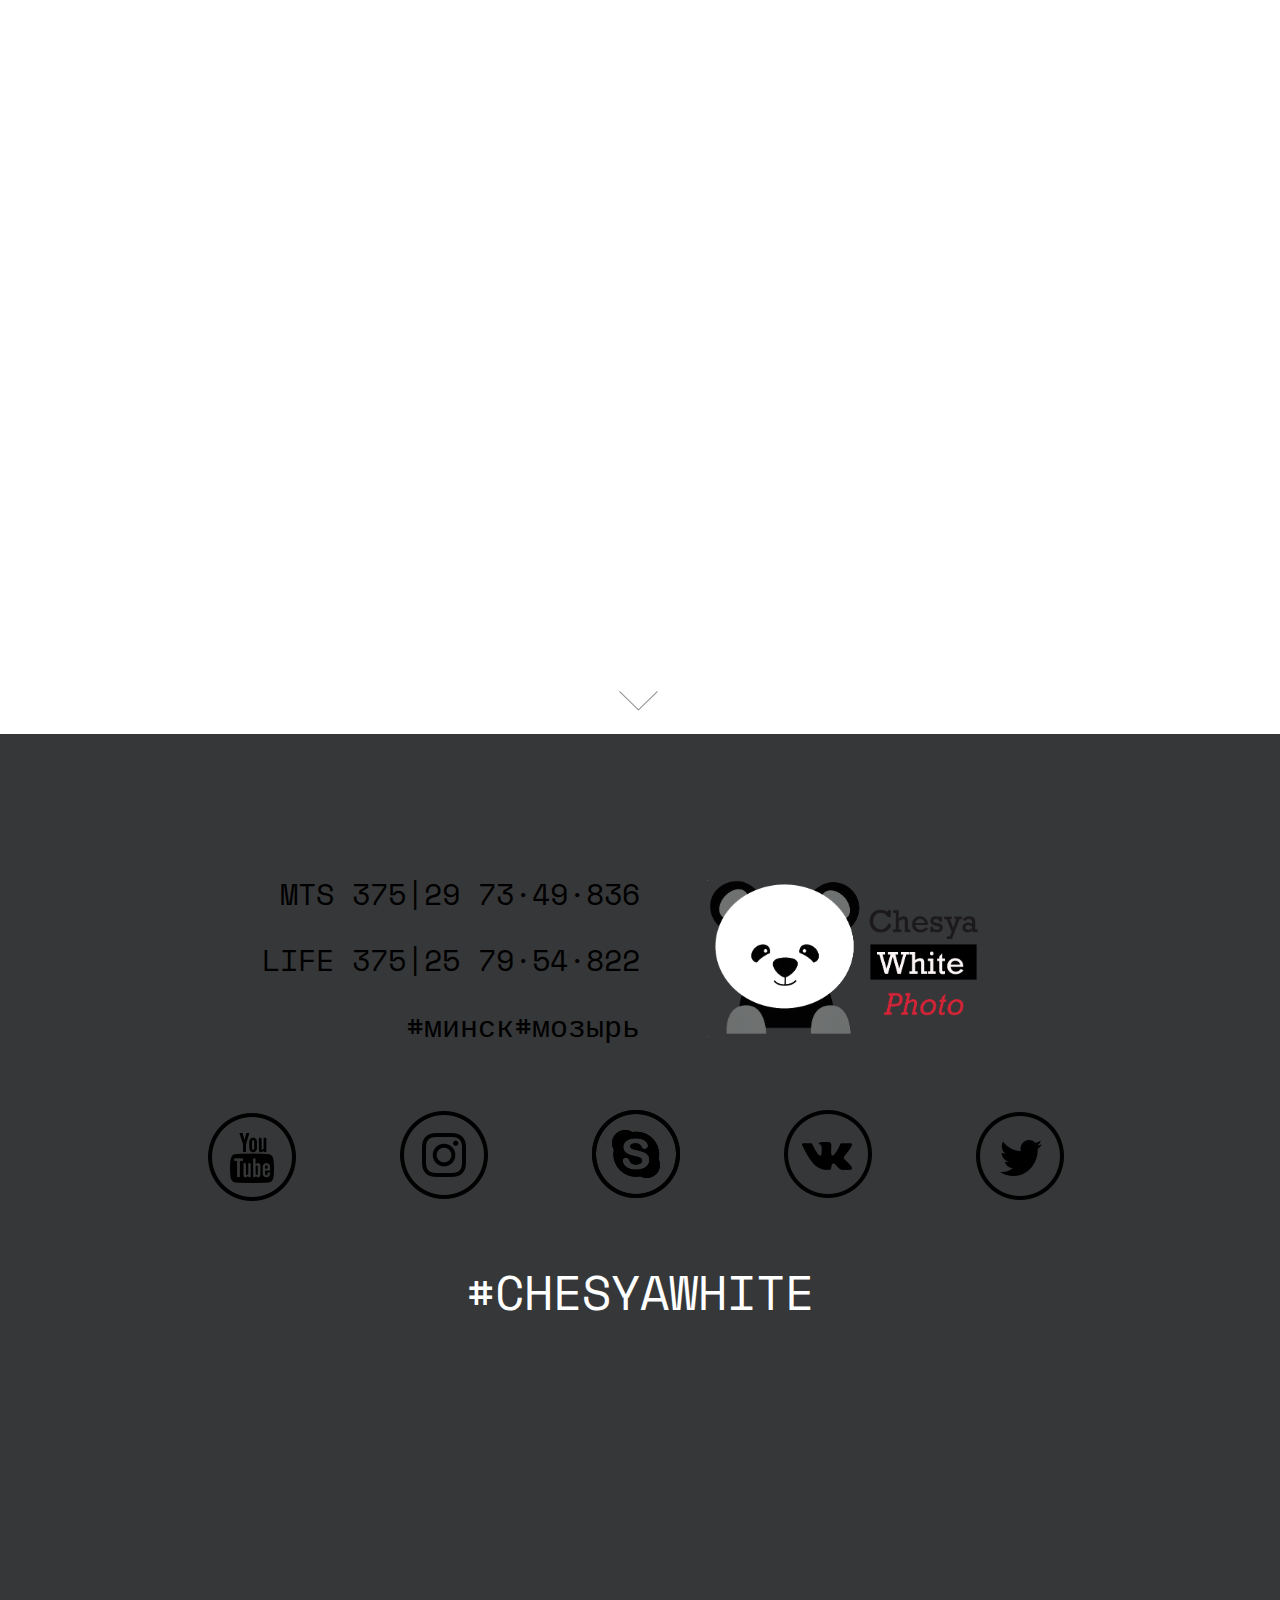
==== commit db989d94: "initial commit" ====
--- a/index.html
+++ b/index.html
@@ -33,30 +33,30 @@
 <body>
   <header id="header">
 
-    <div class="camera bounceInDown wow">
+    <div class="camera">
       <a class="camerafoto"></a>
     </div>
 
-    <div id="title" class=" wow bounce" >
+    <div id="title" >
       <a >PHOTOSTORY</a><br>
       <a  >CHESYA WHITE</a><br>
     </div>
 
-    <div class="camera bounceInUp wow">
+    <div class="camera ">
       <a class="camerafoto"></a>
     </div>
 
-    <div class="message wow rotateInUpRight">
+    <div class="message wow tada">
       <div class="myphoto">
       </div>
 
       <div class="photostory " >
-        <p class="first" >CHESYA now<p>
-        <p>Привет Hello <br>
-           Я Chesya White  <br>
-           Листай вниз и читай,что я за фрукт<br>
-           Смотри мои работы! Цель ? Творчество)<br>
-          И не забудь написать мне, чтобы поработать вместе
+        <p class="first" > CHESYA now</p>
+        <p>Hello <br>
+           Я фотограф Chesya White  <br>
+           Здесь ты увидишь мое творчество<br>
+           Листай вниз и смотри все фото<br>
+           И не забудь написать мне - поработаем вместе
         </p>
       </div>
 
@@ -82,9 +82,9 @@
     </ul>
 
   <section id="about" >
-    <h2 class=" wow bounce"><span>ABOUT ME</span></h2>
+    <h2><span>ABOUT ME</span></h2>
     <div class="colreg">
-      <div class="col green wow bounceInUp">
+      <div class="col green">
         <h3>Сам о себе</h3>
         <br>
          <p>Буду краток. Родом из столицы Поллесья.
@@ -93,7 +93,7 @@
         </p>
         </div>
 
-      <div class="col red wow bounceInDown">
+      <div class="col red">
           <h3>Творчество</h3>
           <br>
           <p> Всегда мечтал фотографировать и приобрев
@@ -101,7 +101,7 @@
               в это дело.Фотографирую как своих друзей так и природу, города.</p>
       </div>
 
-      <div class="col blue wow bounceInUp">
+      <div class="col blue">
         <h3>Чем занимаюсь</h3>
         <br>
         <p> После универе работаю в одном исследовательском инстетуте.
@@ -120,9 +120,16 @@
 
   <section id="photostory">
 
-    <h2 class=" wow bounce"><span >PHOTOSTORY</span></h2>
+    <h2><span >PHOTOSTORY</span></h2>
 
     <div id="main" class="clearfix">
+        <div id="id4">
+          <a class="tru boxphoto wow bounceIn" href="tru.html">
+            <div class="img">
+              Анастасия Труханович
+            </div>
+          </a>
+        </div>
 
         <div id="id4" >
           <a class="poli boxphoto wow bounceIn" href="poli.html">
@@ -131,13 +138,15 @@
             </div>
           </a>
         </div>
-    		<div id="id4">
-          <a class="tru boxphoto wow bounceIn" href="tru.html">
-            <div class="img">
-              Анастасия Труханович
-            </div>
-          </a>
-        </div>
+
+        <div id="id4">
+          <a class="ch boxphoto wow bounceIn" href="ch.html">
+            <div class="img">
+              Анастасия Чепкасова
+            </div>
+          </a>
+        </div>
+
     		<div id="id4">
           <a class="yro boxphoto wow bounceIn" href="yro.html">
             <div class="img">
@@ -152,19 +161,23 @@
             </div>
           </a>
         </div>
-    		<div id="id4">
+
+        <div id="id4">
           <a class="bez boxphoto wow bounceIn" href="bz.html">
             <div class="img">
               Юлия Безушко
             </div>
           </a>
         </div>
+
     		<div id="id4">
           <a class="zaec boxphoto wow bounceIn" href="zaec.html">
             <div class="img">
               Евгений Зайцев
             </div>
-          </a></div>
+          </a>
+        </div>
+
     		<div id="id4">
           <a class="dg boxphoto wow bounceIn" href="dg.html">
             <div class="img">
@@ -172,45 +185,44 @@
             </div>
           </a>
         </div>
-    		<div id="id4">
+
+    		<div id="id4">
+          <a class="md boxphoto wow bounceIn" href="md.html">
+            <div class="img">
+              Юлия Миндарева
+            </div>
+          </a>
+        </div>
+
+        <div id="id4">
+          <a class="tr boxphoto wow bounceIn" href="tr.html">
+            <div class="img">
+              Мария Трепашка
+            </div>
+          </a>
+        </div>
+
+    		<div id="id4">
+          <a class="an boxphoto wow bounceIn" href="an.html">
+            <div class="img">
+              Анна Маесэнс
+            </div>
+          </a>
+        </div>
+
+
+        <div id="id4">
           <a class="zt boxphoto wow bounceIn" href="zt.html">
             <div class="img">
               Лилия Зятикова
             </div>
           </a>
         </div>
-    		<div id="id4">
-          <a class="md boxphoto wow bounceIn" href="md.html">
-            <div class="img">
-              Юлия Миндарева
-            </div>
-          </a>
-        </div>
-    		<div id="id4">
-          <a class="an boxphoto wow bounceIn" href="an.html">
-            <div class="img">
-              Анна Маесэнс
-            </div>
-          </a>
-        </div>
-    		<div id="id4">
-          <a class="tr boxphoto wow bounceIn" href="tr.html">
-            <div class="img">
-              Мария Трепашка
-            </div>
-          </a>
-        </div>
+
     		<div id="id4">
           <a class="df boxphoto wow bounceIn" href="df.html">
             <div class="img">
               Разное
-            </div>
-          </a>
-        </div>
-        <div id="id4">
-          <a class="ch boxphoto wow bounceIn" href="ch.html">
-            <div class="img">
-              Анастасия Чепкасова
             </div>
           </a>
         </div>
@@ -223,10 +235,10 @@
   </section>
   <!-- #wrapper -->
   <footer id="footer">
-    <h2 class="wow bounce">Contacts</h2>
+    <h2 class="wow shake">Contacts</h2>
     <div id="main">
 
-      <div class=" wow bounceIn number">
+      <div class="number">
         <p> MTS  375|29 73·49·836</p>
         <p> LIFE 375|25 79·54·822</p>
         <p> #минск#мозырь</p>
@@ -239,14 +251,14 @@
     </div><!-- .columns --><!-- #main -->
     <div class="columns">
       <div class="and">
-          <div class="and1 wow flip " ><a  class=" youtube" href="https://www.youtube.com/channel/UCI8D8wEsz77XAzvFC2stV0A"></a></div>
-          <div class="and1 wow flip"><a class="facebook"href="https://www.instagram.com/chesya_white/"></a></div>
-          <div class="and1 wow flip" ><a class="email" href="skype:Slava_1.9.9.4?add"></a></div>
-          <div class="and1 wow flip "><a class="rss" href="https://vk.com/chesyawhite"></a></div>
-          <div class="and1 wow flip"><a class="twitter" href="https://twitter.com/chesyawhite"></a></div>
-      </div>
-    </div>
-    <div class="dno"><p>#CHESYAWHITE</p></div>
+          <div class="and1" ><a  class=" youtube" href="https://www.youtube.com/channel/UCI8D8wEsz77XAzvFC2stV0A"></a></div>
+          <div class="and1"><a class="facebook"href="https://www.instagram.com/chesya_white/"></a></div>
+          <div class="and1" ><a class="email" href="skype:Slava_1.9.9.4?add"></a></div>
+          <div class="and1"><a class="rss" href="https://vk.com/chesyawhite"></a></div>
+          <div class="and1"><a class="twitter" href="https://twitter.com/chesyawhite"></a></div>
+      </div>
+    </div>
+    <div class="dno "><p>#CHESYAWHITE</p></div>
   </footer><!-- #footer -->
 
   <div ID = "toTop" > </div > <!-- #якорь -->
--- a/styles/base.css
+++ b/styles/base.css
@@ -19,7 +19,7 @@
 		position: absolute;
 		top: 0;
 		left: 0;
-		background: rgba(230, 227, 227, 0.7);
+		background: rgba(230, 227, 227, 0.9);
 		width: 100%;
 		height: 19vw;
 	}
@@ -27,6 +27,7 @@
 	#id4:hover .img{
 		width: 100%;
 		height: 4vw;
+
 		opacity: 1.0;
 		transition:   180ms ease-in;
 	}
@@ -39,7 +40,7 @@
 	.boxphoto{
 		display: block;
 		width: 100%;
-		box-shadow:  0px 0px 10px 2px rgba(0,0,0,0.3);
+		box-shadow: 0px 0px 10px rgba(0, 0, 0, 0.49);
 		text-align: center;
 		height: 19vw;
 		font-size:  22px;
@@ -125,22 +126,24 @@
      float: left;
 		 width: 50%;
 		 text-align: -webkit-right;
+		 text-align: -moz-right;
      margin-top: 3%;
 		 animation-name:none;
 	 }
 	 .copyright{
 		 text-align: -webkit-right;
+		 text-align: -moz-right;
      margin: 5% 0% 0% 7%;
      float: left;
 	 }
 	 header .message{
-		 border: 1px solid rgba(86, 91, 95, 0.56);
-		     float: left;
-		     background: rgba(59, 143, 185, 0.39);
-		     width: 60%;
-		     margin: 3% 0% 0% 16%;
-		     text-align: left;
-		     padding: 2% 4%;
+		 border-left: 5px solid rgba(17, 75, 111, 0.84);
+		 float: left;
+		 background: rgba(255, 255, 255, 0.74);
+		 width: 60%;
+		 margin: 3% 0% 0% 19%;
+		 text-align: left;
+		 padding: 2% 2%;
 	 }
 	 header .myphoto{
 		 float: left;
@@ -157,17 +160,19 @@
 		 float: left;
 		 color: rgba(21, 21, 35, 0.85);
 		 margin-left: 1%;
-		 font-weight: 400;
+		 font-weight: bold;
+		 font-family: 'Roboto',monospace;
 		 padding: 1% 0 1% 1%;
 		 font-size: 2vw;
      width: 80%;
      line-height: 3vw;
 	 }
 	 .photostory .first{
-		 font-weight: bold;
+		 font-family:sans-serif;
 		 font-style: normal;
-		 font-size: 3vw;
-	 }
+		 font-size: 2vw;
+	 }
+
 	 .hidden-menu {
 		  display: block;
 		  position: fixed;
@@ -184,6 +189,8 @@
 		  z-index: 2;
 		  -webkit-transform: translateZ(0);
 		  -webkit-backface-visibility: hidden;
+			-moz-transform: translateZ(0);
+		  -moz-backface-visibility: hidden;
 	}
 	.hidden-menu li{
 		margin-bottom: 10px;
@@ -225,6 +232,7 @@
 	}
 	.hidden-menu-ticker:checked ~ .btn-menu span.first {
   		-webkit-transform: rotate(45deg);
+			-moz-transform: rotate(45deg);
   		top: 10px;
 	}
 	.hidden-menu-ticker:checked ~ .btn-menu span.second {
@@ -232,6 +240,7 @@
 	}
 	.hidden-menu-ticker:checked ~ .btn-menu span.third {
   		-webkit-transform: rotate(-45deg);
+			-moz-transform: rotate(-45deg);
   		top: -10px;
 	}
 
--- a/styles/media.css
+++ b/styles/media.css
@@ -80,7 +80,7 @@
     width: 80%;
     min-height: auto;
     height: auto;
-    font-size: 13px;
+    font-size: 16px;
     animation-name: bounceInUp;
   }
   #about .col h3{
@@ -210,8 +210,8 @@
         margin: 0;
       }
       .columns .and1 a{
-        height: 2em;
-            width: 2em;
+        height: 3em;
+            width: 3em;
             margin-top: 27px;
       }
       .columns .and1 a:focus{
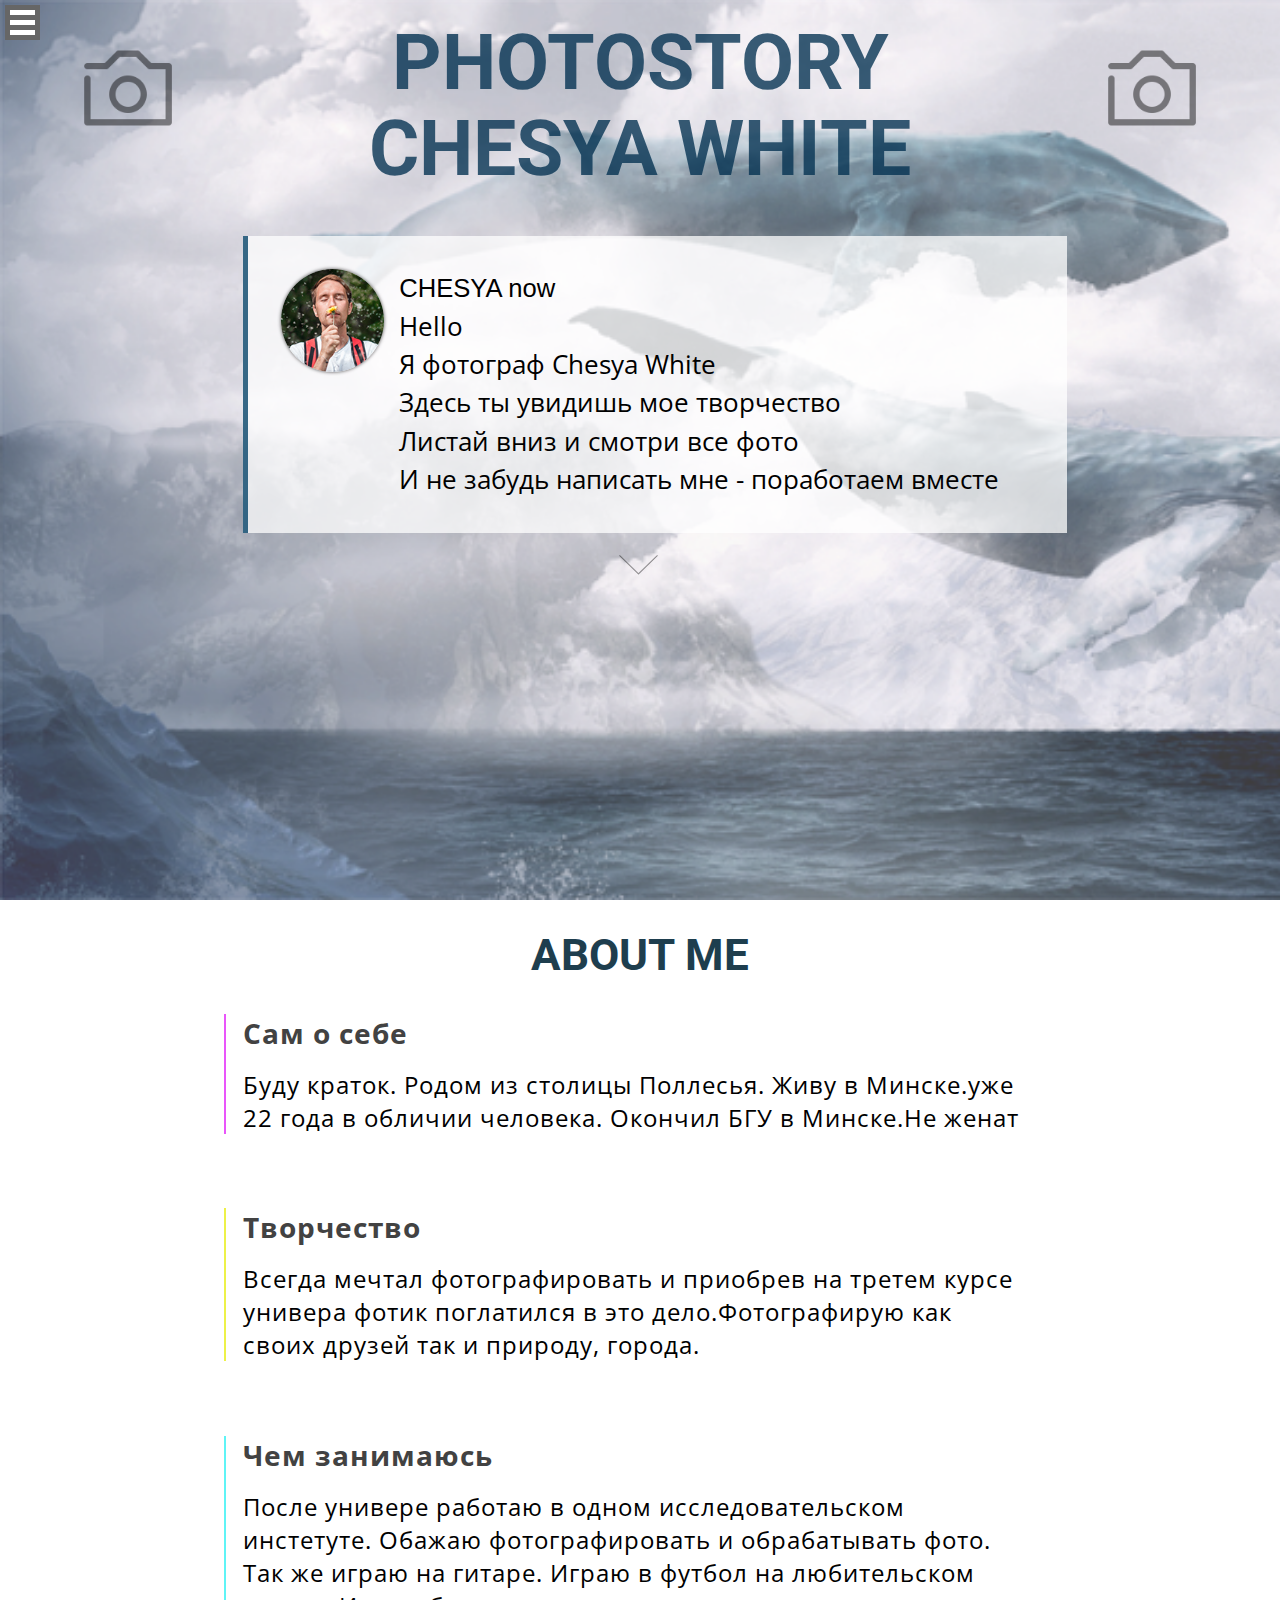
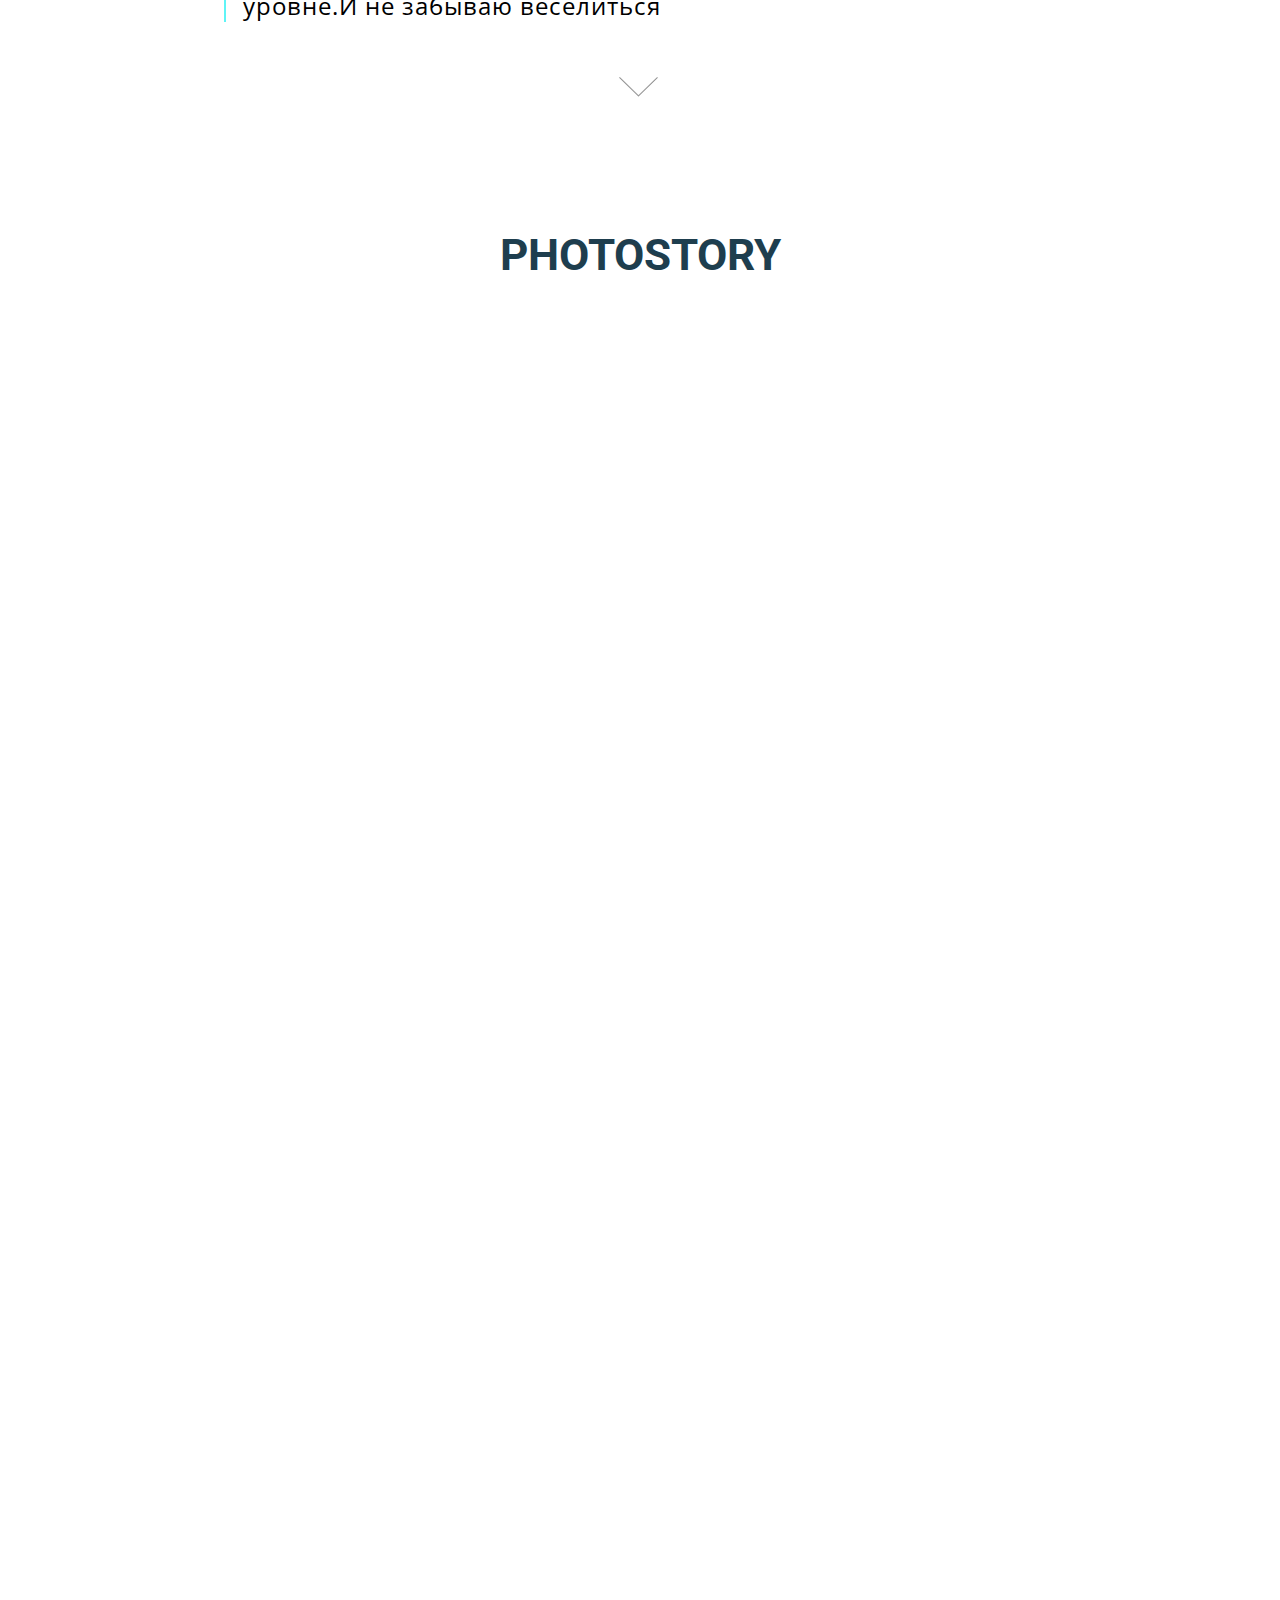
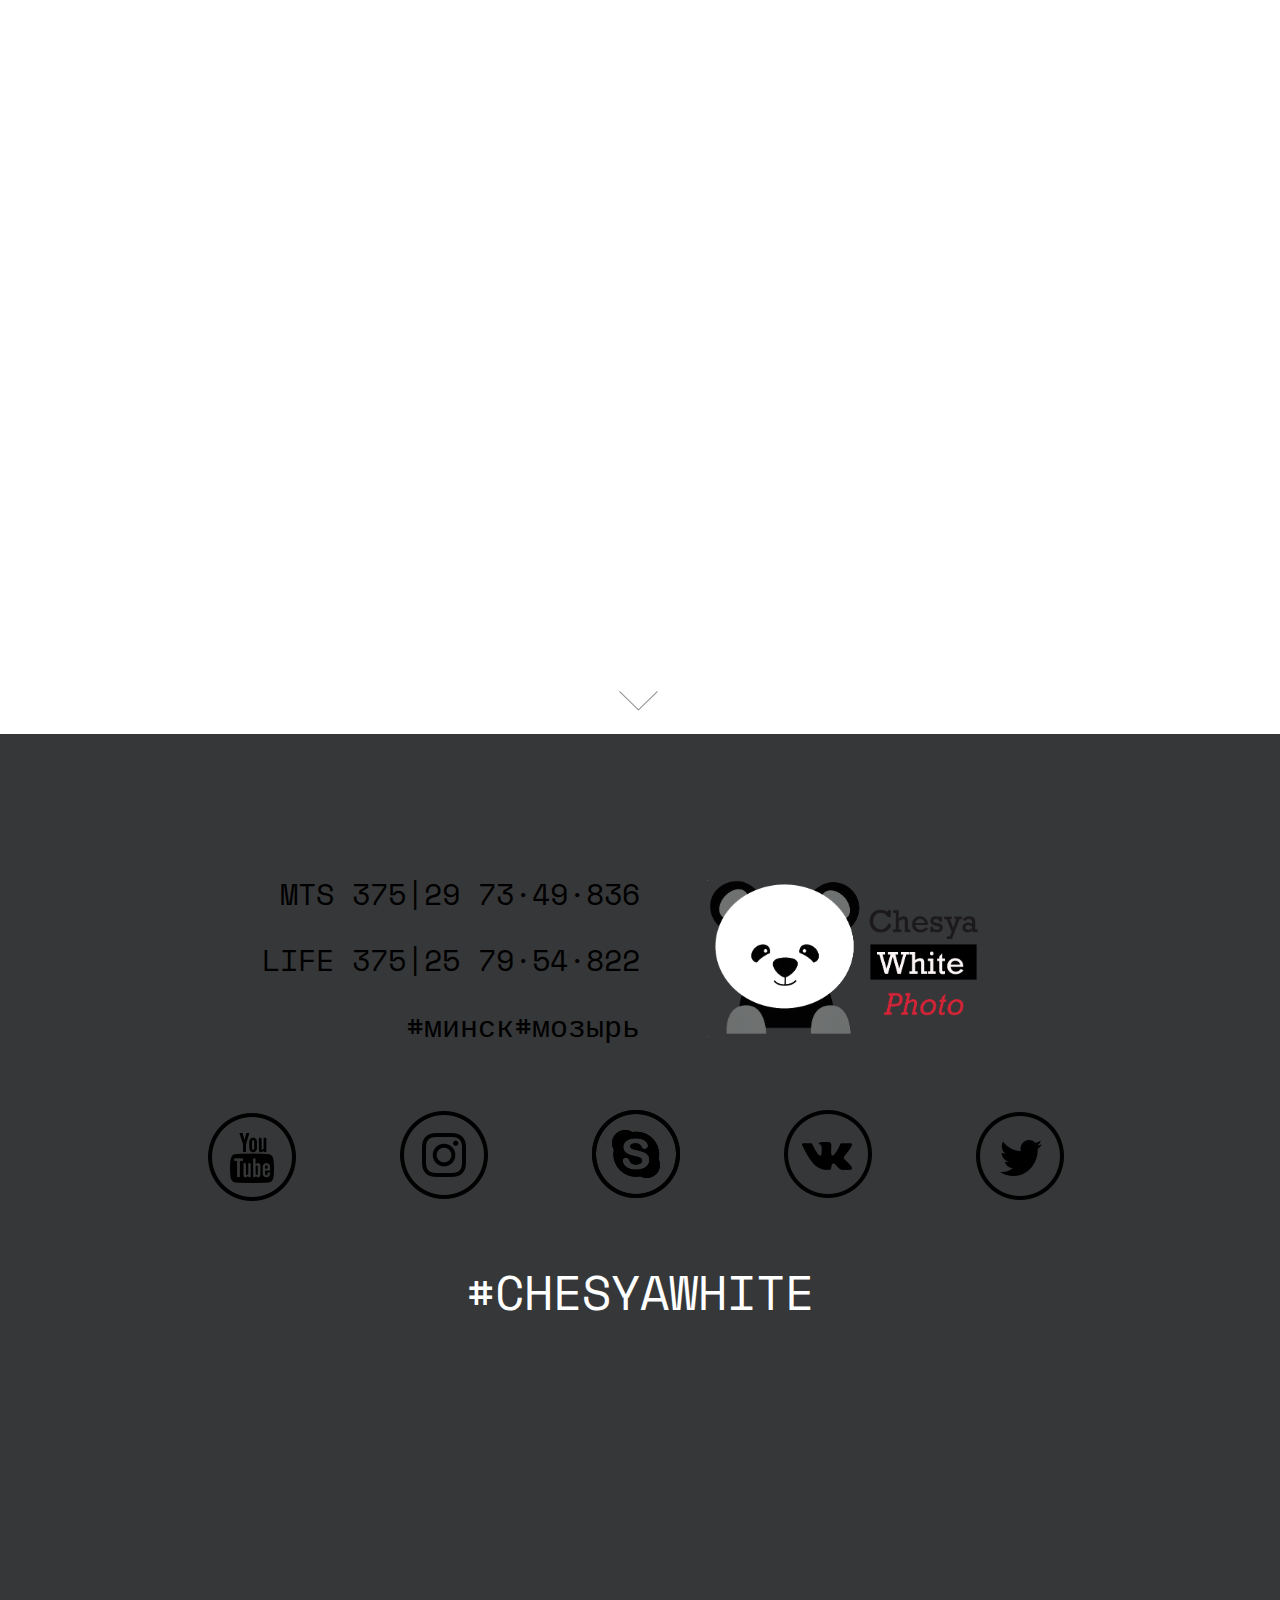
==== commit b02b148b: "initial commit" ====
--- a/index.html
+++ b/index.html
@@ -15,6 +15,7 @@
   <link href="https://fonts.googleapis.com/css?family=Space+Mono" rel="stylesheet">
   <link href="https://fonts.googleapis.com/css?family=Roboto:100" rel="stylesheet">
   <link href="https://fonts.googleapis.com/css?family=Neucha" rel="stylesheet">
+  <link href="https://fonts.googleapis.com/css?family=Open+Sans:300" rel="stylesheet">
   <link rel="stylesheet" type="text/css" href="styles/reset.css">
 	<link rel="stylesheet" type="text/css" href="styles/jquery.fancybox-1.3.1.css" media="screen">
 	<link rel="stylesheet" type="text/css" href="styles/base.css">
@@ -86,7 +87,6 @@
     <div class="colreg">
       <div class="col green">
         <h3>Сам о себе</h3>
-        <br>
          <p>Буду краток. Родом из столицы Поллесья.
             Живу в Минске.уже 22 года в обличии человека.
             Окончил БГУ в Минске.Не женат
@@ -95,7 +95,6 @@
 
       <div class="col red">
           <h3>Творчество</h3>
-          <br>
           <p> Всегда мечтал фотографировать и приобрев
               на третем курсе универа фотик поглатился
               в это дело.Фотографирую как своих друзей так и природу, города.</p>
@@ -103,7 +102,6 @@
 
       <div class="col blue">
         <h3>Чем занимаюсь</h3>
-        <br>
         <p> После универе работаю в одном исследовательском инстетуте.
             Обажаю фотографировать и обрабатывать фото. Так же играю на гитаре.
             Играю в футбол на любительском уровне.И не забываю веселиться</p>
--- a/styles/base.css
+++ b/styles/base.css
@@ -56,19 +56,19 @@
 		background-size:cover;
 	}
 	.tru {
-		background : url(../images/temp/tru/tru5m.jpg);
+		background : url(../images/temp/tru/tru4m.jpg);
 		background-size:cover;
 	}
 	.bez {
-		background : url(../images/temp/bez/bez6m.jpg);
+		background : url(../images/temp/bez/bez5m.jpg);
 		background-size:cover;
 	}
 	.suh {
-		background : url(../images/temp/suh/suh1m.jpg);
+		background : url(../images/temp/suh/suh10m.jpg);
 		background-size:cover;
 	}
 	.zaec {
-		background : url(../images/temp/zaec/zaec6m.jpg);
+		background : url(../images/temp/zaec/zaec5m.jpg);
 		background-size:cover;
 	}
 	.dg {
@@ -84,11 +84,11 @@
 		background-size:cover;
 	}
 	.an {
-		background : url(../images/temp/an/an5m.jpg);
+		background : url(../images/temp/an/an7m.jpg);
 		background-size:cover;
 	}
 	.df {
-		background : url(../images/temp/df/df14m.jpg);
+		background : url(../images/temp/df/df11m.jpg);
 		background-size:cover;
 	}
 	.tr {
@@ -96,7 +96,7 @@
 		background-size:cover;
 	}
 	.ch{
-		background : url(../images/temp/ch/ch7m.jpg);
+		background : url(../images/temp/ch/ch3m.jpg);
 	}
 	 .logo{
      width: 275px;
@@ -158,12 +158,11 @@
 	 }
 	 .photostory{
 		 float: left;
-		 color: rgba(21, 21, 35, 0.85);
-		 margin-left: 1%;
-		 font-weight: bold;
-		 font-family: 'Roboto',monospace;
-		 padding: 1% 0 1% 1%;
-		 font-size: 2vw;
+     color: rgb(0, 0, 0);
+     margin-left: 1%;
+     font-family: 'Open Sans', sans-serif;
+     padding: 1% 0 1% 1%;
+     font-size: 2vw;
      width: 80%;
      line-height: 3vw;
 	 }
@@ -345,7 +344,7 @@
 		margin: 0 auto;
 	}
 	#about .col {
-		font-family: 'Roboto',monospace;
+		font-family: 'Open Sans', sans-serif;
     text-align: left;
     width: 94%;
     float: left;
@@ -363,9 +362,10 @@
 
 	#about .col h3{
 		color: rgba(66, 66, 66, 1);
-		font-size: 34px;
+		font-size: 28px;
 		line-height: normal;
 		text-align: left;
+		margin-bottom: 2%;
 	}
 	#about .red{
     border-left: 2px solid rgba(234, 239, 47, 0.88);
@@ -466,9 +466,7 @@
 
 /* HEADINGS ---------------------------------------------------------*/
 
-	h1, h2, h3 {
-
-	}
+
 
 	h1 {
 		font-size: 38px;
--- a/styles/media.css
+++ b/styles/media.css
@@ -6,8 +6,8 @@
 {
   body{
     font-family: 'Space Mono', monospace;
-    letter-spacing: -1px;
-    text-transform: uppercase;
+    letter-spacing: 1px;
+    text-transform: none;
   }
   #toTop{
     bottom :1%;
@@ -16,7 +16,7 @@
     width: 100%;
     height: auto;
     min-height: auto;
-    background: url(../images/temp/kit22.png) 68% 0% rgba(219, 216, 213, 0.37);
+    background: url(../images/temp/kit22.png) 85% 0% rgba(219, 216, 213, 0.37);
     background-size: cover;
     background-attachment: scroll;
 
@@ -62,6 +62,10 @@
   }
   header .scroll{
     display: none;
+  }
+  header .message{
+    width: 80%;
+    margin: 3% 0% 0% 8%;
   }
   #about{
     min-height: auto;
@@ -177,7 +181,6 @@
     }
       footer .copyright{
         width: 88%;
-        margin-bottom: 20px;
         margin-top: 54px;
       }
       footer .copyright .logo{
